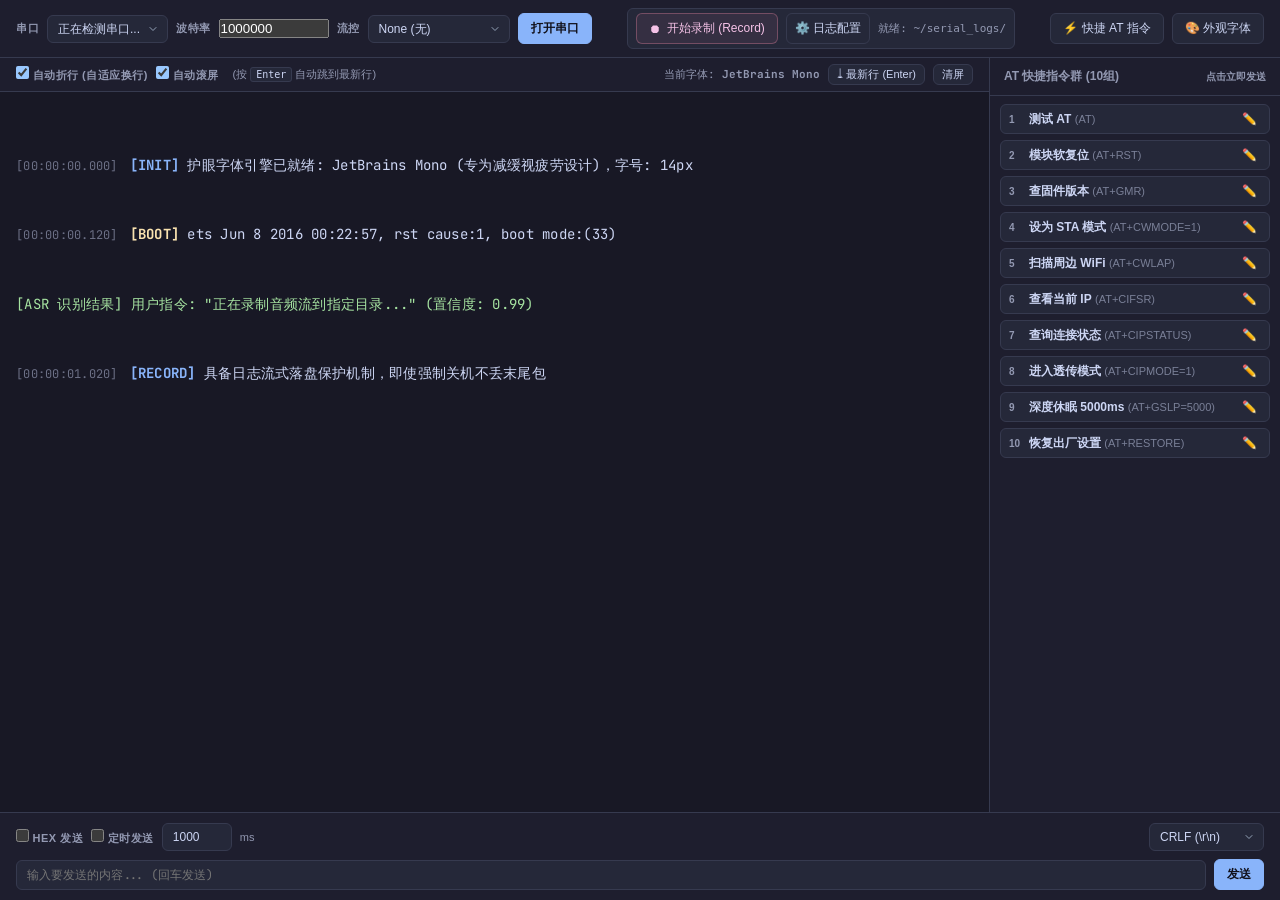
==== src/index.html @ 342823b2 "refactor: reorganize project architecture into standard modular open-source structure" ====
<!DOCTYPE html>
<html lang="zh-CN" data-theme="mocha">
<head>
    <meta charset="UTF-8">
    <meta name="viewport" content="width=device-width, initial-scale=1.0">
    <title>ViliCom - 串口调试与日志工具 (v0.1.0-alpha)</title>
    <link rel="icon" type="image/png" href="icon.png">

    <!-- 引入开源等宽护眼字体 -->
    <link rel="preconnect" href="https://fonts.googleapis.com">
    <link rel="preconnect" href="https://fonts.gstatic.com" crossorigin>
    <link href="https://fonts.googleapis.com/css2?family=Cascadia+Code:wght@400;500;600&family=Fira+Code:wght@400;500;600&family=JetBrains+Mono:ital,wght@0,400;0,500;0,600;1,400&family=Ubuntu+Mono:ital,wght@0,400;0,700;1,400&display=swap" rel="stylesheet">

    <!-- 核心样式表 -->
    <link rel="stylesheet" href="css/themes.css">
    <link rel="stylesheet" href="css/app.css">
</head>
<body>

    <!-- 1. 顶部配置与录制条 -->
    <header>
        <div class="flex-row">
            <label>串口</label>
            <select id="port" title="点击可刷新可用串口列表">
                <option value="">正在检测串口...</option>
            </select>

            <label>波特率</label>
            <input list="baud-list" id="baud" value="1000000" style="width: 110px;" title="可直接输入数值如 1000000 或 1M/2M">
            <datalist id="baud-list">
                <option value="9600"></option>
                <option value="19200"></option>
                <option value="38400"></option>
                <option value="57600"></option>
                <option value="74880">74880 (ESP Boot)</option>
                <option value="115200"></option>
                <option value="230400"></option>
                <option value="460800"></option>
                <option value="921600"></option>
                <option value="1000000">1M (1000000)</option>
                <option value="1500000"></option>
                <option value="2000000">2M (2000000)</option>
            </datalist>

            <label>流控</label>
            <select id="flow">
                <option value="none" selected>None (无)</option>
                <option value="hardware">RTS / CTS (硬件)</option>
                <option value="software">XON / XOFF (软件)</option>
            </select>

            <button class="btn btn-primary" id="btn-connect">打开串口</button>
        </div>

        <!-- Moserial 风格录制面板 -->
        <div class="record-panel">
            <button class="btn btn-record" id="btn-record">⏺ <span id="rec-btn-text">开始录制 (Record)</span></button>
            <button class="btn" style="padding: 6px 8px;" onclick="openLogConfigModal()" title="配置日志保存目录与格式">⚙️ 日志配置</button>
            <div style="font-size: 11px; font-family: monospace; color: var(--text-muted);" id="rec-info">就绪: ~/serial_logs/</div>
        </div>

        <div class="flex-row">
            <button class="btn" onclick="toggleAtSidebar()">⚡ 快捷 AT 指令</button>
            <button class="btn" onclick="openSettingsModal()">🎨 外观字体</button>
        </div>
    </header>

    <!-- 2. 中间工作区 -->
    <div class="workspace">
        <div class="terminal-panel">
            <div class="term-subbar">
                <div class="flex-row">
                    <label><input type="checkbox" id="autowrap" checked onchange="toggleWrap()"> 自动折行 (自适应换行)</label>
                    <label><input type="checkbox" id="autoscroll" checked> 自动滚屏</label>
                    <span style="font-size: 11px; color: var(--text-muted); margin-left: 6px;">(按 <kbd style="background:var(--bg-card); border:1px solid var(--border); border-radius:3px; padding:1px 5px; font-size:10px; color:var(--text-main);">Enter</kbd> 自动跳到最新行)</span>
                </div>
                <div class="flex-row">
                    <span style="font-size: 11px; color: var(--text-muted); font-family: var(--font-mono);">当前字体: <b id="current-font-label">JetBrains Mono</b></span>
                    <button class="btn" style="padding: 2px 8px; font-size: 11px;" onclick="jumpToLatestLine()" title="跳转至最底端最新日志行 (快捷键: Enter)">⤓ 最新行 (Enter)</button>
                    <button class="btn" style="padding: 2px 8px; font-size: 11px;" onclick="clearTerm()">清屏</button>
                </div>
            </div>

            <!-- 终端展示屏幕 -->
            <div class="terminal-screen wrap" id="terminal" tabindex="0">
                <div><span class="log-time">[00:00:00.000]</span><span class="log-info">[INIT]</span> 护眼字体引擎已就绪: JetBrains Mono (专为减缓视疲劳设计)，字号: 14px</div>
                <div><span class="log-time">[00:00:00.120]</span><span class="log-warn">[BOOT]</span> ets Jun 8 2016 00:22:57, rst cause:1, boot mode:(33)</div>
                <div><span class="log-chinese">[ASR 识别结果] 用户指令: "正在录制音频流到指定目录..." (置信度: 0.99)</span></div>
                <div><span class="log-time">[00:00:01.020]</span><span class="log-info">[RECORD]</span> 具备日志流式落盘保护机制，即使强制关机不丢末尾包</div>
            </div>
        </div>

        <!-- 右侧：10组自定义 AT 指令面板 -->
        <div class="at-sidebar" id="at-sidebar">
            <div class="at-header">
                <span>AT 快捷指令群 (10组)</span>
                <span style="font-size: 10px;">点击立即发送</span>
            </div>
            <div class="at-list" id="at-container"></div>
        </div>
    </div>

    <!-- 3. 底部发送区 -->
    <footer>
        <div class="send-row">
            <label><input type="checkbox" id="hex-send"> HEX 发送</label>

            <label><input type="checkbox" id="timer-send" onchange="toggleTimerSend()"> 定时发送</label>
            <input type="number" id="timer-interval" value="1000" style="width: 70px;" min="50" step="50">
            <span style="font-size: 11px; color: var(--text-muted);">ms</span>
            <span class="timer-badge" id="timer-badge">● 正在定时发送中</span>

            <div style="flex: 1;"></div>
            <select id="line-ending">
                <option value="\r\n">CRLF (\r\n)</option>
                <option value="\n">LF (\n)</option>
                <option value="">None (无换行)</option>
            </select>
        </div>

        <div class="send-row">
            <input type="text" class="send-input" id="send-input" placeholder="输入要发送的内容... (回车发送)">
            <button class="btn btn-primary" onclick="doSend()">发送</button>
        </div>
    </footer>

    <!-- 4. 日志记录配置弹窗 -->
    <div class="modal-mask" id="log-config-modal" onclick="closeLogConfigModal()">
        <div class="modal" onclick="event.stopPropagation()">
            <h3 style="font-size: 15px;">📁 日志记录高级配置</h3>

            <div class="form-group">
                <label>日志存储目录 (Log Directory)</label>
                <div class="flex-row">
                    <input type="text" id="log-dir" value="~/serial_logs/" style="flex: 1;">
                    <button class="btn" onclick="browseLogDir()">浏览...</button>
                </div>
            </div>

            <div class="form-group">
                <label>文件命名规则</label>
                <select id="log-naming">
                    <option value="session_{date}_{time}.log">按时间自动生成 (如 session_20231024_1630.log)</option>
                    <option value="serial_dump.log">固定单个文件 (覆盖或追加)</option>
                    <option value="custom">每次录制前手动弹窗输入文件名</option>
                </select>
            </div>

            <div class="form-group">
                <label>记录内容与清洗选项</label>
                <div class="checkbox-group">
                    <label><input type="checkbox" id="log-rx" checked> 记录下位机接收数据 (RX)</label>
                    <label><input type="checkbox" id="log-tx" checked> 同时记录我发送的数据 (TX)</label>
                    <label><input type="checkbox" id="log-timestamp" checked> 自动插入微秒级时间戳 (如 [16:30:05.123])</label>
                    <label><input type="checkbox" id="log-clean-ansi" checked> 自动过滤 ANSI 终端颜色代码 (推荐，彻底防止第三方文本软件打开乱码)</label>
                </div>
            </div>

            <div style="text-align: right; margin-top: 10px;">
                <button class="btn btn-primary" onclick="saveLogConfig()">保存配置</button>
            </div>
        </div>
    </div>

    <!-- 5. 外观与开源字体配置弹窗 -->
    <div class="modal-mask" id="settings-modal" onclick="closeSettingsModal()">
        <div class="modal" onclick="event.stopPropagation()">
            <h3 style="font-size: 15px;">🎨 界面主题与开源字体配置</h3>

            <div class="form-group">
                <label>主题风格</label>
                <select id="theme-select" onchange="changeTheme(this.value)">
                    <option value="mocha" selected>摩卡暖柔 (Catppuccin Mocha) - 极力推荐·长时护眼</option>
                    <option value="tokyonight">东京夜色 (Tokyo Night) - 沉稳内敛·低眩光</option>
                    <option value="nord">极地冷雾 (Nordic Frost) - 北欧极简·高清晰</option>
                    <option value="dark">经典黑曜 (Obsidian Dark) - 工业深黑</option>
                    <option value="light">现代素雅 (Clean Light) - 明亮办公</option>
                </select>
            </div>

            <div class="form-group">
                <label>等宽字体 (全部使用知名开源字体)</label>
                <select id="font-family" onchange="changeFont(this.value)">
                    <option value="'JetBrains Mono', 'Fira Code', 'Noto Sans Mono CJK SC', monospace" selected>JetBrains Mono (专为减轻视疲劳设计·默认推荐)</option>
                    <option value="'Fira Code', 'Noto Sans Mono CJK SC', monospace">Fira Code (优雅连字·清晰辨识)</option>
                    <option value="'Cascadia Code', 'Noto Sans Mono CJK SC', monospace">Cascadia Code (微软现代开源等宽)</option>
                    <option value="'Ubuntu Mono', 'Noto Sans Mono CJK SC', monospace">Ubuntu Mono (经典工控等宽)</option>
                    <option value="monospace">系统默认 Monospace</option>
                </select>
            </div>

            <div class="form-group">
                <label>字体大小: <span id="font-size-val">14px</span></label>
                <input type="range" min="11" max="22" value="14" step="1" oninput="changeFontSize(this.value)">
            </div>

            <div style="text-align: right; margin-top: 10px;">
                <button class="btn btn-primary" onclick="closeSettingsModal()">确定</button>
            </div>
        </div>
    </div>

    <!-- 核心逻辑脚本 -->
    <script src="js/app.js"></script>
</body>
</html>
---- src/css/themes.css ----
/* ==========================================================================
   ViliCom - Color Themes & Ergonomic Palettes
   1. Catppuccin Mocha (Default - Eye comfort)
   2. Tokyo Night (Low glare)
   3. Nordic Frost (Clean contrast)
   4. Obsidian Dark (Classic industrial dark)
   5. Clean Light (Modern light)
   ========================================================================== */

/* 默认：Catppuccin Mocha（世界公认开发者护眼柔和调色板） */
:root {
    color-scheme: dark;
    --bg-base: #181825;
    --bg-surface: #1e1e2e;
    --bg-card: #252839;
    --border: #363a4f;
    --accent-primary: #89b4fa;
    --accent-danger: #f38ba8;
    --accent-success: #a6e3a1;
    --accent-warn: #f9e2af;
    --text-main: #cdd6f4;
    --text-muted: #9399b2;
    --term-bg: #181825;
    --term-text: #cdd6f4;
    /* 柔和日志色彩系统，杜绝刺眼高饱和霓虹色 */
    --log-time: #6c7086;
    --log-chinese: #a6e3a1;
    --log-info: #89b4fa;
    --log-warn: #f9e2af;
    --log-tx: #cba6f7;
    --log-danger: #f38ba8;
    /* 默认采用开源高 x-height 护眼 JetBrains Mono */
    --font-mono: 'JetBrains Mono', 'Fira Code', 'Cascadia Code', 'Ubuntu Mono', 'Noto Sans Mono CJK SC', monospace;
}

/* 1. Catppuccin Mocha (摩卡暖柔·护眼推荐) */
html[data-theme="mocha"] {
    color-scheme: dark;
    --bg-base: #181825;
    --bg-surface: #1e1e2e;
    --bg-card: #252839;
    --border: #363a4f;
    --accent-primary: #89b4fa;
    --accent-danger: #f38ba8;
    --accent-success: #a6e3a1;
    --accent-warn: #f9e2af;
    --text-main: #cdd6f4;
    --text-muted: #9399b2;
    --term-bg: #181825;
    --term-text: #cdd6f4;
    --log-time: #6c7086;
    --log-chinese: #a6e3a1;
    --log-info: #89b4fa;
    --log-warn: #f9e2af;
    --log-tx: #cba6f7;
    --log-danger: #f38ba8;
}

/* 2. Tokyo Night (东京夜色·低眩光) */
html[data-theme="tokyonight"] {
    color-scheme: dark;
    --bg-base: #16161e;
    --bg-surface: #1a1b26;
    --bg-card: #24283b;
    --border: #2f3549;
    --accent-primary: #7aa2f7;
    --accent-danger: #f7768e;
    --accent-success: #73daca;
    --accent-warn: #e0af68;
    --text-main: #c0caf5;
    --text-muted: #787c99;
    --term-bg: #16161e;
    --term-text: #a9b1d6;
    --log-time: #565f89;
    --log-chinese: #73daca;
    --log-info: #7aa2f7;
    --log-warn: #e0af68;
    --log-tx: #bb9af7;
    --log-danger: #f7768e;
}

/* 3. Nordic Frost (北欧极简极地冷灰) */
html[data-theme="nord"] {
    color-scheme: dark;
    --bg-base: #242933;
    --bg-surface: #2e3440;
    --bg-card: #3b4252;
    --border: #434c5e;
    --accent-primary: #88c0d0;
    --accent-danger: #bf616a;
    --accent-success: #a3be8c;
    --accent-warn: #ebcb8b;
    --text-main: #eceff4;
    --text-muted: #98a4ba;
    --term-bg: #242933;
    --term-text: #d8dee9;
    --log-time: #616e88;
    --log-chinese: #a3be8c;
    --log-info: #88c0d0;
    --log-warn: #ebcb8b;
    --log-tx: #b48ead;
    --log-danger: #bf616a;
}

/* 4. Obsidian Dark (经典黑曜工业) */
html[data-theme="dark"] {
    color-scheme: dark;
    --bg-base: #0f141c;
    --bg-surface: #171d27;
    --bg-card: #1f2735;
    --border: #2b3547;
    --accent-primary: #3b82f6;
    --accent-danger: #ef4444;
    --accent-success: #10b981;
    --accent-warn: #f59e0b;
    --text-main: #f1f5f9;
    --text-muted: #94a3b8;
    --term-bg: #0b0f15;
    --term-text: #e2e8f0;
    --log-time: #64748b;
    --log-chinese: #4ade80;
    --log-info: #38bdf8;
    --log-warn: #f59e0b;
    --log-tx: #c084fc;
    --log-danger: #ef4444;
}

/* 5. Clean Light (现代素雅浅白) */
html[data-theme="light"] {
    color-scheme: light;
    --bg-base: #f4f5f7;
    --bg-surface: #ffffff;
    --bg-card: #eaedf1;
    --border: #cbd5e1;
    --accent-primary: #2563eb;
    --accent-danger: #dc2626;
    --accent-success: #059669;
    --accent-warn: #d97706;
    --text-main: #1f2937;
    --text-muted: #64748b;
    --term-bg: #f8fafc;
    --term-text: #1e293b;
    --log-time: #94a3b8;
    --log-chinese: #059669;
    --log-info: #2563eb;
    --log-warn: #d97706;
    --log-tx: #7c3aed;
    --log-danger: #dc2626;
}
---- src/css/app.css ----
/* ==========================================================================
   ViliCom - Base Layout & Component Styles
   ========================================================================== */

* {
    box-sizing: border-box;
    margin: 0;
    padding: 0;
    user-select: none;
}

body {
    background-color: var(--bg-base);
    color: var(--text-main);
    font-family: -apple-system, BlinkMacSystemFont, "Segoe UI", Roboto, "PingFang SC", "Hiragino Sans GB", "Microsoft YaHei", sans-serif;
    height: 100vh;
    display: flex;
    flex-direction: column;
    overflow: hidden;
}

/* 顶部硬件配置栏 */
header {
    background-color: var(--bg-surface);
    border-bottom: 1px solid var(--border);
    padding: 8px 16px;
    display: flex;
    align-items: center;
    justify-content: space-between;
    gap: 12px;
    flex-wrap: wrap;
}

.flex-row {
    display: flex;
    align-items: center;
    gap: 8px;
}

label {
    font-size: 11px;
    color: var(--text-muted);
    font-weight: 700;
    text-transform: uppercase;
    letter-spacing: 0.5px;
}

select,
input[type="text"],
input[type="number"] {
    background-color: var(--bg-card);
    border: 1px solid var(--border);
    color: var(--text-main);
    padding: 6px 10px;
    border-radius: 6px;
    font-size: 12px;
    outline: none;
    transition: all 0.2s;
    color-scheme: dark;
}

select:focus,
input:focus {
    border-color: var(--accent-primary);
    box-shadow: 0 0 0 2px rgba(137, 180, 250, 0.25);
}

/* 解决 Linux WebKitGTK 下下拉菜单白底白字看不清的问题 */
select {
    -webkit-appearance: none;
    -moz-appearance: none;
    appearance: none;
    background-image: url("data:image/svg+xml;charset=UTF-8,%3csvg xmlns='http://www.w3.org/2000/svg' viewBox='0 0 24 24' fill='none' stroke='%2394a3b8' stroke-width='2' stroke-linecap='round' stroke-linejoin='round'%3e%3cpolyline points='6 9 12 15 18 9'%3e%3c/polyline%3e%3c/svg%3e");
    background-repeat: no-repeat;
    background-position: right 8px center;
    background-size: 12px;
    padding-right: 26px !important;
    cursor: pointer;
}

select option {
    background-color: var(--bg-card) !important;
    color: var(--text-main) !important;
    padding: 5px 8px;
}

html[data-theme="light"] select,
html[data-theme="light"] input[type="text"],
html[data-theme="light"] input[type="number"] {
    color-scheme: light;
}

html[data-theme="light"] select {
    background-image: url("data:image/svg+xml;charset=UTF-8,%3csvg xmlns='http://www.w3.org/2000/svg' viewBox='0 0 24 24' fill='none' stroke='%2364748b' stroke-width='2' stroke-linecap='round' stroke-linejoin='round'%3e%3cpolyline points='6 9 12 15 18 9'%3e%3c/polyline%3e%3c/svg%3e");
}

.btn {
    background-color: var(--bg-card);
    border: 1px solid var(--border);
    color: var(--text-main);
    padding: 6px 12px;
    border-radius: 6px;
    font-size: 12px;
    font-weight: 500;
    cursor: pointer;
    display: inline-flex;
    align-items: center;
    gap: 6px;
    transition: all 0.2s;
}

.btn:hover {
    background-color: var(--border);
}

.btn-primary {
    background: var(--accent-primary);
    border-color: var(--accent-primary);
    color: #11111b;
    font-weight: 600;
}

.btn-primary:hover {
    opacity: 0.9;
}

/* Moserial 核心录制面板 + 配置入口 */
.record-panel {
    background-color: var(--bg-card);
    border: 1px solid var(--border);
    padding: 4px 8px;
    border-radius: 6px;
    display: flex;
    align-items: center;
    gap: 8px;
}

.btn-record {
    border-color: #f38ba855;
    color: #f5c2e7;
    background: #f38ba815;
}

.btn-record.recording {
    background-color: var(--accent-danger);
    color: #11111b;
    font-weight: 600;
    border-color: var(--accent-danger);
    animation: pulse-danger 2s infinite;
}

@keyframes pulse-danger {
    0% { box-shadow: 0 0 0 0 rgba(243, 139, 168, 0.5); }
    70% { box-shadow: 0 0 0 8px rgba(243, 139, 168, 0); }
    100% { box-shadow: 0 0 0 0 rgba(243, 139, 168, 0); }
}

/* 主体工作区 */
.workspace {
    flex: 1;
    display: flex;
    overflow: hidden;
}

.terminal-panel {
    flex: 1;
    display: flex;
    flex-direction: column;
    background-color: var(--term-bg);
    border-right: 1px solid var(--border);
    min-width: 0;
}

.term-subbar {
    background: var(--bg-surface);
    border-bottom: 1px solid var(--border);
    padding: 6px 16px;
    display: flex;
    align-items: center;
    justify-content: space-between;
    font-size: 12px;
}

.terminal-screen {
    flex: 1;
    padding: 16px;
    color: var(--term-text);
    font-family: var(--font-mono);
    font-size: 14px;
    line-height: 1.65;
    letter-spacing: 0.25px;
    -webkit-font-smoothing: antialiased;
    -moz-osx-font-smoothing: grayscale;
    text-rendering: optimizeLegibility;
    overflow-y: auto;
    user-select: text;
    outline: none;
}

.terminal-screen.wrap {
    white-space: pre-wrap;
    word-break: break-all;
}

.terminal-screen.nowrap {
    white-space: pre;
    overflow-x: auto;
}

.log-time {
    color: var(--log-time);
    margin-right: 12px;
    font-size: 12px;
}

.log-chinese {
    color: var(--log-chinese);
}

.log-info {
    color: var(--log-info);
    font-weight: bold;
}

.log-warn {
    color: var(--log-warn);
    font-weight: bold;
}

.log-tx {
    color: var(--log-tx);
    font-style: italic;
}

/* 右侧 AT 快捷指令侧边栏 (10个配置按键) */
.at-sidebar {
    width: 290px;
    background: var(--bg-surface);
    display: flex;
    flex-direction: column;
    overflow: hidden;
    transition: width 0.25s cubic-bezier(0.4, 0, 0.2, 1);
}

.at-sidebar.collapsed {
    width: 0;
}

.at-header {
    padding: 10px 14px;
    border-bottom: 1px solid var(--border);
    font-size: 12px;
    font-weight: 700;
    display: flex;
    justify-content: space-between;
    align-items: center;
    color: var(--text-muted);
}

.at-list {
    flex: 1;
    overflow-y: auto;
    padding: 8px 10px;
    display: flex;
    flex-direction: column;
    gap: 6px;
}

.at-item {
    background: var(--bg-card);
    border: 1px solid var(--border);
    border-radius: 6px;
    padding: 5px 8px;
    display: flex;
    align-items: center;
    gap: 6px;
    transition: border 0.2s;
}

.at-item:hover {
    border-color: var(--accent-primary);
}

.at-index {
    font-size: 10px;
    color: var(--text-muted);
    font-weight: 800;
    width: 14px;
}

.at-btn-send {
    flex: 1;
    text-align: left;
    background: transparent;
    border: none;
    color: var(--text-main);
    font-family: inherit;
    font-size: 12px;
    cursor: pointer;
    overflow: hidden;
    text-overflow: ellipsis;
    white-space: nowrap;
}

.at-edit-btn {
    background: none;
    border: none;
    color: var(--text-muted);
    cursor: pointer;
    font-size: 12px;
    padding: 2px 4px;
}

.at-edit-btn:hover {
    color: var(--text-main);
}

/* 底部发送区 */
footer {
    background-color: var(--bg-surface);
    border-top: 1px solid var(--border);
    padding: 10px 16px;
    display: flex;
    flex-direction: column;
    gap: 8px;
}

.send-row {
    display: flex;
    align-items: center;
    gap: 8px;
}

.send-input {
    flex: 1;
    font-family: var(--font-mono);
    background-color: var(--bg-base);
}

.timer-badge {
    font-size: 11px;
    padding: 2px 6px;
    border-radius: 4px;
    background: rgba(243, 139, 168, 0.15);
    color: var(--accent-danger);
    display: none;
}

/* 弹窗通用样式 */
.modal-mask {
    position: fixed;
    inset: 0;
    background: rgba(0, 0, 0, 0.7);
    display: none;
    align-items: center;
    justify-content: center;
    z-index: 100;
}

.modal {
    background: var(--bg-surface);
    border: 1px solid var(--border);
    width: 440px;
    border-radius: 8px;
    padding: 20px;
    display: flex;
    flex-direction: column;
    gap: 14px;
    box-shadow: 0 10px 25px -5px rgba(0, 0, 0, 0.5);
}

.form-group {
    display: flex;
    flex-direction: column;
    gap: 4px;
}

.checkbox-group {
    display: flex;
    flex-direction: column;
    gap: 6px;
    margin-top: 4px;
    font-size: 12px;
}

.checkbox-group label {
    text-transform: none;
    font-weight: normal;
    color: var(--text-main);
    display: flex;
    align-items: center;
    gap: 6px;
    cursor: pointer;
}
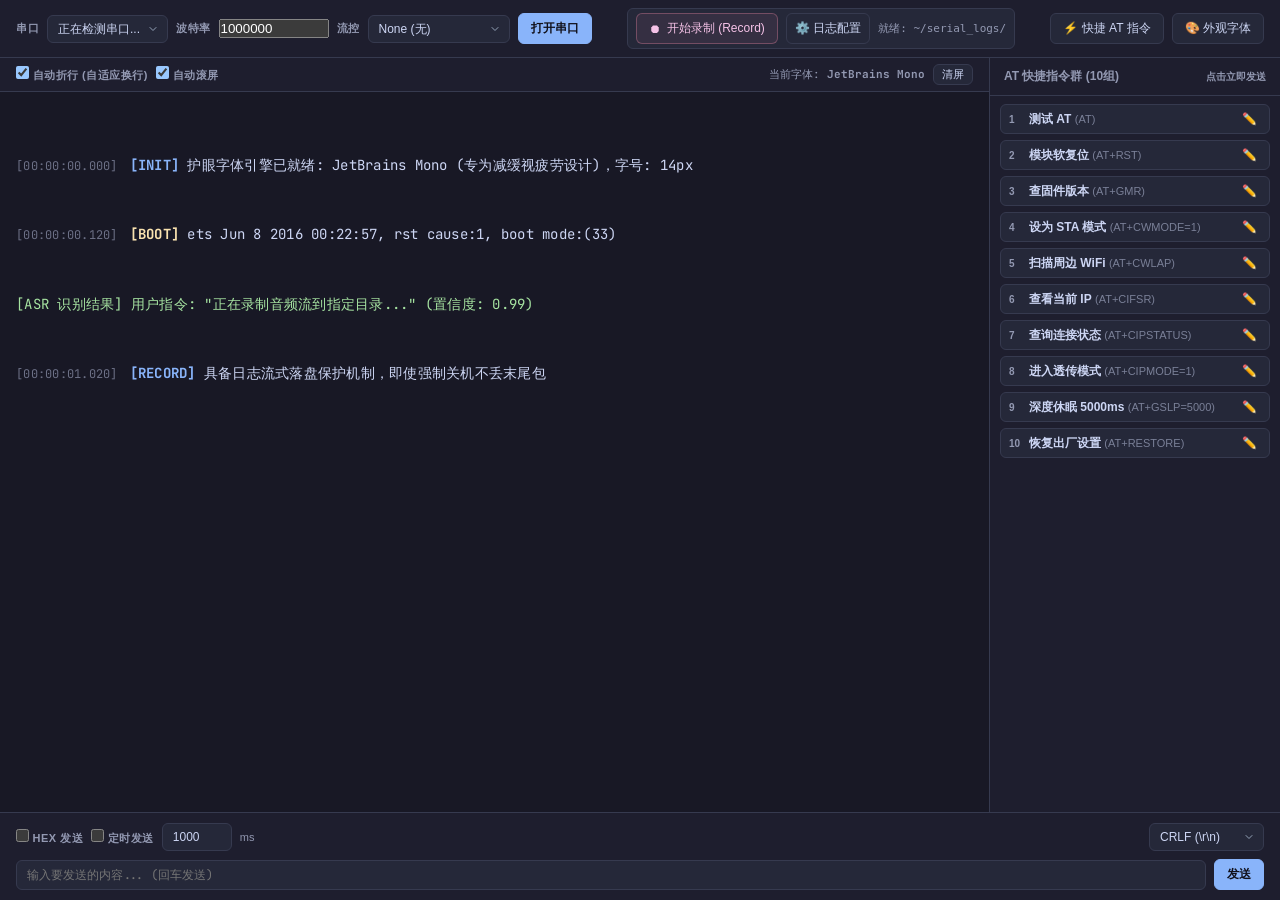
==== commit f5faec55: "feat: initial release of ViliCom v0.1.0-alpha by Vilinox" ====
--- a/src/index.html
+++ b/src/index.html
@@ -3,17 +3,408 @@
 <head>
     <meta charset="UTF-8">
     <meta name="viewport" content="width=device-width, initial-scale=1.0">
-    <title>ViliCom - 串口调试与日志工具 (v0.1.0-alpha)</title>
-    <link rel="icon" type="image/png" href="icon.png">
-
-    <!-- 引入开源等宽护眼字体 -->
+    <title>ViliCom - 工业级串口/AT调试工作站 (v0.1.0-alpha)</title>
+    <!-- 引入高可读抗疲劳开源字体：JetBrains Mono (默认推荐), Cascadia Code, Fira Code, Ubuntu Mono -->
     <link rel="preconnect" href="https://fonts.googleapis.com">
     <link rel="preconnect" href="https://fonts.gstatic.com" crossorigin>
     <link href="https://fonts.googleapis.com/css2?family=Cascadia+Code:wght@400;500;600&family=Fira+Code:wght@400;500;600&family=JetBrains+Mono:ital,wght@0,400;0,500;0,600;1,400&family=Ubuntu+Mono:ital,wght@0,400;0,700;1,400&display=swap" rel="stylesheet">
 
-    <!-- 核心样式表 -->
-    <link rel="stylesheet" href="css/themes.css">
-    <link rel="stylesheet" href="css/app.css">
+    <style>
+        /* ================= 核心主题变量 ================= */
+        /* 默认：Catppuccin Mocha（世界公认开发者护眼柔和调色板） */
+        :root {
+            color-scheme: dark;
+            --bg-base: #181825;
+            --bg-surface: #1e1e2e;
+            --bg-card: #252839;
+            --border: #363a4f;
+            --accent-primary: #89b4fa;
+            --accent-danger: #f38ba8;
+            --accent-success: #a6e3a1;
+            --accent-warn: #f9e2af;
+            --text-main: #cdd6f4;
+            --text-muted: #9399b2;
+            --term-bg: #181825;
+            --term-text: #cdd6f4;
+            /* 柔和日志色彩系统，杜绝刺眼高饱和霓虹色 */
+            --log-time: #6c7086;
+            --log-chinese: #a6e3a1;
+            --log-info: #89b4fa;
+            --log-warn: #f9e2af;
+            --log-tx: #cba6f7;
+            --log-danger: #f38ba8;
+            /* 默认采用开源高 x-height 护眼 JetBrains Mono */
+            --font-mono: 'JetBrains Mono', 'Fira Code', 'Cascadia Code', 'Ubuntu Mono', 'Noto Sans Mono CJK SC', monospace;
+        }
+
+        /* 1. Catppuccin Mocha (摩卡暖柔·护眼推荐) */
+        html[data-theme="mocha"] {
+            color-scheme: dark;
+            --bg-base: #181825;
+            --bg-surface: #1e1e2e;
+            --bg-card: #252839;
+            --border: #363a4f;
+            --accent-primary: #89b4fa;
+            --accent-danger: #f38ba8;
+            --accent-success: #a6e3a1;
+            --accent-warn: #f9e2af;
+            --text-main: #cdd6f4;
+            --text-muted: #9399b2;
+            --term-bg: #181825;
+            --term-text: #cdd6f4;
+            --log-time: #6c7086;
+            --log-chinese: #a6e3a1;
+            --log-info: #89b4fa;
+            --log-warn: #f9e2af;
+            --log-tx: #cba6f7;
+            --log-danger: #f38ba8;
+        }
+
+        /* 2. Tokyo Night (东京夜色·低眩光) */
+        html[data-theme="tokyonight"] {
+            color-scheme: dark;
+            --bg-base: #16161e;
+            --bg-surface: #1a1b26;
+            --bg-card: #24283b;
+            --border: #2f3549;
+            --accent-primary: #7aa2f7;
+            --accent-danger: #f7768e;
+            --accent-success: #73daca;
+            --accent-warn: #e0af68;
+            --text-main: #c0caf5;
+            --text-muted: #787c99;
+            --term-bg: #16161e;
+            --term-text: #a9b1d6;
+            --log-time: #565f89;
+            --log-chinese: #73daca;
+            --log-info: #7aa2f7;
+            --log-warn: #e0af68;
+            --log-tx: #bb9af7;
+            --log-danger: #f7768e;
+        }
+
+        /* 3. Nordic Frost (北欧极简极地冷灰) */
+        html[data-theme="nord"] {
+            color-scheme: dark;
+            --bg-base: #242933;
+            --bg-surface: #2e3440;
+            --bg-card: #3b4252;
+            --border: #434c5e;
+            --accent-primary: #88c0d0;
+            --accent-danger: #bf616a;
+            --accent-success: #a3be8c;
+            --accent-warn: #ebcb8b;
+            --text-main: #eceff4;
+            --text-muted: #98a4ba;
+            --term-bg: #242933;
+            --term-text: #d8dee9;
+            --log-time: #616e88;
+            --log-chinese: #a3be8c;
+            --log-info: #88c0d0;
+            --log-warn: #ebcb8b;
+            --log-tx: #b48ead;
+            --log-danger: #bf616a;
+        }
+
+        /* 4. Obsidian Dark (经典黑曜工业) */
+        html[data-theme="dark"] {
+            color-scheme: dark;
+            --bg-base: #0f141c;
+            --bg-surface: #171d27;
+            --bg-card: #1f2735;
+            --border: #2b3547;
+            --accent-primary: #3b82f6;
+            --accent-danger: #ef4444;
+            --accent-success: #10b981;
+            --accent-warn: #f59e0b;
+            --text-main: #f1f5f9;
+            --text-muted: #94a3b8;
+            --term-bg: #0b0f15;
+            --term-text: #e2e8f0;
+            --log-time: #64748b;
+            --log-chinese: #4ade80;
+            --log-info: #38bdf8;
+            --log-warn: #f59e0b;
+            --log-tx: #c084fc;
+            --log-danger: #ef4444;
+        }
+
+        /* 5. Clean Light (现代素雅浅白) */
+        html[data-theme="light"] {
+            color-scheme: light;
+            --bg-base: #f4f5f7;
+            --bg-surface: #ffffff;
+            --bg-card: #eaedf1;
+            --border: #cbd5e1;
+            --accent-primary: #2563eb;
+            --accent-danger: #dc2626;
+            --accent-success: #059669;
+            --accent-warn: #d97706;
+            --text-main: #1f2937;
+            --text-muted: #64748b;
+            --term-bg: #f8fafc;
+            --term-text: #1e293b;
+            --log-time: #94a3b8;
+            --log-chinese: #059669;
+            --log-info: #2563eb;
+            --log-warn: #d97706;
+            --log-tx: #7c3aed;
+            --log-danger: #dc2626;
+        }
+
+        * { box-sizing: border-box; margin: 0; padding: 0; user-select: none; }
+
+        body {
+            background-color: var(--bg-base);
+            color: var(--text-main);
+            font-family: -apple-system, BlinkMacSystemFont, "Segoe UI", Roboto, "PingFang SC", "Hiragino Sans GB", "Microsoft YaHei", sans-serif;
+            height: 100vh;
+            display: flex;
+            flex-direction: column;
+            overflow: hidden;
+        }
+
+        /* 顶部硬件配置栏 */
+        header {
+            background-color: var(--bg-surface);
+            border-bottom: 1px solid var(--border);
+            padding: 8px 16px;
+            display: flex;
+            align-items: center;
+            justify-content: space-between;
+            gap: 12px;
+            flex-wrap: wrap;
+        }
+
+        .flex-row { display: flex; align-items: center; gap: 8px; }
+        label { font-size: 11px; color: var(--text-muted); font-weight: 700; text-transform: uppercase; letter-spacing: 0.5px; }
+
+        select, input[type="text"], input[type="number"] {
+            background-color: var(--bg-card);
+            border: 1px solid var(--border);
+            color: var(--text-main);
+            padding: 6px 10px;
+            border-radius: 6px;
+            font-size: 12px;
+            outline: none;
+            transition: all 0.2s;
+            color-scheme: dark;
+        }
+        select:focus, input:focus {
+            border-color: var(--accent-primary);
+            box-shadow: 0 0 0 2px rgba(137, 180, 250, 0.25);
+        }
+
+        /* 解决 Linux WebKitGTK 下下拉菜单白底白字看不清的问题 */
+        select {
+            -webkit-appearance: none;
+            -moz-appearance: none;
+            appearance: none;
+            background-image: url("data:image/svg+xml;charset=UTF-8,%3csvg xmlns='http://www.w3.org/2000/svg' viewBox='0 0 24 24' fill='none' stroke='%2394a3b8' stroke-width='2' stroke-linecap='round' stroke-linejoin='round'%3e%3cpolyline points='6 9 12 15 18 9'%3e%3c/polyline%3e%3c/svg%3e");
+            background-repeat: no-repeat;
+            background-position: right 8px center;
+            background-size: 12px;
+            padding-right: 26px !important;
+            cursor: pointer;
+        }
+
+        select option {
+            background-color: var(--bg-card) !important;
+            color: var(--text-main) !important;
+            padding: 5px 8px;
+        }
+
+        html[data-theme="light"] select,
+        html[data-theme="light"] input[type="text"],
+        html[data-theme="light"] input[type="number"] {
+            color-scheme: light;
+        }
+
+        html[data-theme="light"] select {
+            background-image: url("data:image/svg+xml;charset=UTF-8,%3csvg xmlns='http://www.w3.org/2000/svg' viewBox='0 0 24 24' fill='none' stroke='%2364748b' stroke-width='2' stroke-linecap='round' stroke-linejoin='round'%3e%3cpolyline points='6 9 12 15 18 9'%3e%3c/polyline%3e%3c/svg%3e");
+        }
+
+        .btn {
+            background-color: var(--bg-card);
+            border: 1px solid var(--border);
+            color: var(--text-main);
+            padding: 6px 12px;
+            border-radius: 6px;
+            font-size: 12px;
+            font-weight: 500;
+            cursor: pointer;
+            display: inline-flex;
+            align-items: center;
+            gap: 6px;
+            transition: all 0.2s;
+        }
+        .btn:hover { background-color: var(--border); }
+        .btn-primary { background: var(--accent-primary); border-color: var(--accent-primary); color: #11111b; font-weight: 600; }
+        .btn-primary:hover { opacity: 0.9; }
+
+        /* Moserial 核心录制面板 + 新增配置按钮 */
+        .record-panel {
+            background-color: var(--bg-card);
+            border: 1px solid var(--border);
+            padding: 4px 8px;
+            border-radius: 6px;
+            display: flex;
+            align-items: center;
+            gap: 8px;
+        }
+
+        .btn-record { border-color: #f38ba855; color: #f5c2e7; background: #f38ba815; }
+        .btn-record.recording {
+            background-color: var(--accent-danger); color: #11111b; font-weight: 600; border-color: var(--accent-danger);
+            animation: pulse-danger 2s infinite;
+        }
+        @keyframes pulse-danger {
+            0% { box-shadow: 0 0 0 0 rgba(243, 139, 168, 0.5); }
+            70% { box-shadow: 0 0 0 8px rgba(243, 139, 168, 0); }
+            100% { box-shadow: 0 0 0 0 rgba(243, 139, 168, 0); }
+        }
+
+        /* 主体布局 */
+        .workspace { flex: 1; display: flex; overflow: hidden; }
+
+        .terminal-panel {
+            flex: 1;
+            display: flex;
+            flex-direction: column;
+            background-color: var(--term-bg);
+            border-right: 1px solid var(--border);
+            min-width: 0;
+        }
+
+        .term-subbar {
+            background: var(--bg-surface);
+            border-bottom: 1px solid var(--border);
+            padding: 6px 16px;
+            display: flex;
+            align-items: center;
+            justify-content: space-between;
+            font-size: 12px;
+        }
+
+        .terminal-screen {
+            flex: 1;
+            padding: 16px;
+            color: var(--term-text);
+            font-family: var(--font-mono);
+            font-size: 14px;
+            line-height: 1.65;
+            letter-spacing: 0.25px;
+            -webkit-font-smoothing: antialiased;
+            -moz-osx-font-smoothing: grayscale;
+            text-rendering: optimizeLegibility;
+            overflow-y: auto;
+            user-select: text;
+        }
+        .terminal-screen.wrap { white-space: pre-wrap; word-break: break-all; }
+        .terminal-screen.nowrap { white-space: pre; overflow-x: auto; }
+
+        .log-time { color: var(--log-time); margin-right: 12px; font-size: 12px; }
+        .log-chinese { color: var(--log-chinese); }
+        .log-info { color: var(--log-info); font-weight: bold; }
+        .log-warn { color: var(--log-warn); font-weight: bold; }
+        .log-tx { color: var(--log-tx); font-style: italic; }
+
+        /* 右侧 AT 快捷指令侧边栏 (10个配置按键) */
+        .at-sidebar {
+            width: 290px;
+            background: var(--bg-surface);
+            display: flex;
+            flex-direction: column;
+            overflow: hidden;
+            transition: width 0.25s cubic-bezier(0.4, 0, 0.2, 1);
+        }
+        .at-sidebar.collapsed { width: 0; }
+        .at-header {
+            padding: 10px 14px;
+            border-bottom: 1px solid var(--border);
+            font-size: 12px;
+            font-weight: 700;
+            display: flex;
+            justify-content: space-between;
+            align-items: center;
+            color: var(--text-muted);
+        }
+        .at-list {
+            flex: 1;
+            overflow-y: auto;
+            padding: 8px 10px;
+            display: flex;
+            flex-direction: column;
+            gap: 6px;
+        }
+        .at-item {
+            background: var(--bg-card);
+            border: 1px solid var(--border);
+            border-radius: 6px;
+            padding: 5px 8px;
+            display: flex;
+            align-items: center;
+            gap: 6px;
+            transition: border 0.2s;
+        }
+        .at-item:hover { border-color: var(--accent-primary); }
+        .at-index { font-size: 10px; color: var(--text-muted); font-weight: 800; width: 14px; }
+        .at-btn-send {
+            flex: 1;
+            text-align: left;
+            background: transparent;
+            border: none;
+            color: var(--text-main);
+            font-family: inherit;
+            font-size: 12px;
+            cursor: pointer;
+            overflow: hidden;
+            text-overflow: ellipsis;
+            white-space: nowrap;
+        }
+        .at-edit-btn { background: none; border: none; color: var(--text-muted); cursor: pointer; font-size: 12px; padding: 2px 4px; }
+        .at-edit-btn:hover { color: var(--text-main); }
+
+        /* 底部发送区 */
+        footer {
+            background-color: var(--bg-surface);
+            border-top: 1px solid var(--border);
+            padding: 10px 16px;
+            display: flex;
+            flex-direction: column;
+            gap: 8px;
+        }
+        .send-row { display: flex; align-items: center; gap: 8px; }
+        .send-input {
+            flex: 1;
+            font-family: var(--font-mono);
+            background-color: var(--bg-base);
+        }
+        .timer-badge {
+            font-size: 11px;
+            padding: 2px 6px;
+            border-radius: 4px;
+            background: rgba(243, 139, 168, 0.15);
+            color: var(--accent-danger);
+            display: none;
+        }
+
+        /* 弹窗通用样式 */
+        .modal-mask {
+            position: fixed; inset: 0; background: rgba(0,0,0,0.7);
+            display: none; align-items: center; justify-content: center; z-index: 100;
+        }
+        .modal {
+            background: var(--bg-surface);
+            border: 1px solid var(--border);
+            width: 440px; border-radius: 8px; padding: 20px;
+            display: flex; flex-direction: column; gap: 14px;
+            box-shadow: 0 10px 25px -5px rgba(0, 0, 0, 0.5);
+        }
+        .form-group { display: flex; flex-direction: column; gap: 4px; }
+        .checkbox-group { display: flex; flex-direction: column; gap: 6px; margin-top: 4px; font-size: 12px; }
+        .checkbox-group label { text-transform: none; font-weight: normal; color: var(--text-main); display: flex; align-items: center; gap: 6px; cursor: pointer; }
+    </style>
 </head>
 <body>
 
@@ -26,13 +417,15 @@
             </select>
 
             <label>波特率</label>
+            <!-- 支持下拉选择与手动键入 1M/74880/76880 等 -->
             <input list="baud-list" id="baud" value="1000000" style="width: 110px;" title="可直接输入数值如 1000000 或 1M/2M">
             <datalist id="baud-list">
                 <option value="9600"></option>
                 <option value="19200"></option>
                 <option value="38400"></option>
                 <option value="57600"></option>
-                <option value="74880">74880 (ESP Boot)</option>
+                <option value="74880">ESP Boot 专用 (74880)</option>
+                <option value="76880">ESP32 专用 (76880)</option>
                 <option value="115200"></option>
                 <option value="230400"></option>
                 <option value="460800"></option>
@@ -52,7 +445,7 @@
             <button class="btn btn-primary" id="btn-connect">打开串口</button>
         </div>
 
-        <!-- Moserial 风格录制面板 -->
+        <!-- 经典的 Moserial 录制栏 (带配置入口) -->
         <div class="record-panel">
             <button class="btn btn-record" id="btn-record">⏺ <span id="rec-btn-text">开始录制 (Record)</span></button>
             <button class="btn" style="padding: 6px 8px;" onclick="openLogConfigModal()" title="配置日志保存目录与格式">⚙️ 日志配置</button>
@@ -72,17 +465,15 @@
                 <div class="flex-row">
                     <label><input type="checkbox" id="autowrap" checked onchange="toggleWrap()"> 自动折行 (自适应换行)</label>
                     <label><input type="checkbox" id="autoscroll" checked> 自动滚屏</label>
-                    <span style="font-size: 11px; color: var(--text-muted); margin-left: 6px;">(按 <kbd style="background:var(--bg-card); border:1px solid var(--border); border-radius:3px; padding:1px 5px; font-size:10px; color:var(--text-main);">Enter</kbd> 自动跳到最新行)</span>
                 </div>
                 <div class="flex-row">
                     <span style="font-size: 11px; color: var(--text-muted); font-family: var(--font-mono);">当前字体: <b id="current-font-label">JetBrains Mono</b></span>
-                    <button class="btn" style="padding: 2px 8px; font-size: 11px;" onclick="jumpToLatestLine()" title="跳转至最底端最新日志行 (快捷键: Enter)">⤓ 最新行 (Enter)</button>
                     <button class="btn" style="padding: 2px 8px; font-size: 11px;" onclick="clearTerm()">清屏</button>
                 </div>
             </div>
 
-            <!-- 终端展示屏幕 -->
-            <div class="terminal-screen wrap" id="terminal" tabindex="0">
+            <!-- 默认应用护眼 JetBrains Mono 字体 -->
+            <div class="terminal-screen wrap" id="terminal">
                 <div><span class="log-time">[00:00:00.000]</span><span class="log-info">[INIT]</span> 护眼字体引擎已就绪: JetBrains Mono (专为减缓视疲劳设计)，字号: 14px</div>
                 <div><span class="log-time">[00:00:00.120]</span><span class="log-warn">[BOOT]</span> ets Jun 8 2016 00:22:57, rst cause:1, boot mode:(33)</div>
                 <div><span class="log-chinese">[ASR 识别结果] 用户指令: "正在录制音频流到指定目录..." (置信度: 0.99)</span></div>
@@ -124,7 +515,7 @@
         </div>
     </footer>
 
-    <!-- 4. 日志记录配置弹窗 -->
+    <!-- 4. 日志记录配置弹窗 (新增功能) -->
     <div class="modal-mask" id="log-config-modal" onclick="closeLogConfigModal()">
         <div class="modal" onclick="event.stopPropagation()">
             <h3 style="font-size: 15px;">📁 日志记录高级配置</h3>
@@ -191,16 +582,483 @@
 
             <div class="form-group">
                 <label>字体大小: <span id="font-size-val">14px</span></label>
-                <input type="range" min="11" max="22" value="14" step="1" oninput="changeFontSize(this.value)">
+                <input type="range" min="11" max="22" step="0.5" value="14" oninput="changeFontSize(this.value)">
             </div>
 
             <div style="text-align: right; margin-top: 10px;">
-                <button class="btn btn-primary" onclick="closeSettingsModal()">确定</button>
+                <button class="btn btn-primary" onclick="closeSettingsModal()">应用并关闭</button>
             </div>
         </div>
     </div>
 
-    <!-- 核心逻辑脚本 -->
-    <script src="js/app.js"></script>
+    <!-- 交互逻辑脚本与 Tauri IPC 后端对接 -->
+    <script>
+        const getTauriInvoke = () => (window.__TAURI__ && window.__TAURI__.core) ? window.__TAURI__.core.invoke : null;
+        const getTauriListen = () => (window.__TAURI__ && window.__TAURI__.event) ? window.__TAURI__.event.listen : null;
+
+        const terminal = document.getElementById('terminal');
+        const sendInput = document.getElementById('send-input');
+        const autoscroll = document.getElementById('autoscroll');
+        const portSelect = document.getElementById('port');
+        const baudInput = document.getElementById('baud');
+        const flowSelect = document.getElementById('flow');
+        const btnConnect = document.getElementById('btn-connect');
+        const btnRecord = document.getElementById('btn-record');
+        const recText = document.getElementById('rec-btn-text');
+        const recInfo = document.getElementById('rec-info');
+
+        let isConnected = false;
+        let isRecording = false;
+
+        function escapeHtml(str) {
+            return (str || '').replace(/[&<>'"]/g, tag => ({
+                '&': '&amp;',
+                '<': '&lt;',
+                '>': '&gt;',
+                "'": '&#39;',
+                '"': '&quot;'
+            }[tag] || tag));
+        }
+
+        function logSystemMessage(msg, className = 'log-info') {
+            const time = new Date().toTimeString().split(' ')[0];
+            const div = document.createElement('div');
+            div.innerHTML = `<span class="log-time">[${time}]</span><span class="${className}">${escapeHtml(msg)}</span>`;
+            terminal.appendChild(div);
+            scrollBottom();
+        }
+
+        function parseBaudRate(val) {
+            if (!val) return 1000000;
+            let s = val.toString().trim().toUpperCase();
+            if (s.endsWith('M')) {
+                return Math.round(parseFloat(s) * 1000000);
+            }
+            if (s.endsWith('K')) {
+                return Math.round(parseFloat(s) * 1000);
+            }
+            return parseInt(s, 10) || 1000000;
+        }
+
+        // ================= 1. 串口扫描与选择 =================
+        async function refreshPorts() {
+            const invoke = getTauriInvoke();
+            if (!invoke) return;
+            try {
+                const ports = await invoke('list_ports');
+                const prev = portSelect.value;
+                portSelect.innerHTML = '';
+                if (ports && ports.length > 0) {
+                    ports.forEach(p => {
+                        const opt = document.createElement('option');
+                        opt.value = p.name;
+                        opt.textContent = `${p.name} (${p.port_type})`;
+                        portSelect.appendChild(opt);
+                    });
+                    if (prev && [...portSelect.options].some(o => o.value === prev)) {
+                        portSelect.value = prev;
+                    } else {
+                        // 优先选择用户当前接入的 USB 串口 (如 /dev/ttyUSB0)
+                        const usbIdx = ports.findIndex(p => p.name.includes('ttyUSB') || p.name.includes('ttyACM') || p.name.includes('COM'));
+                        portSelect.selectedIndex = usbIdx >= 0 ? usbIdx : 0;
+                    }
+                } else {
+                    const opt = document.createElement('option');
+                    opt.value = '';
+                    opt.textContent = '未检测到可用串口 (点击刷新)';
+                    portSelect.appendChild(opt);
+                }
+            } catch (err) {
+                console.error('Failed to list ports:', err);
+            }
+        }
+        portSelect.addEventListener('focus', refreshPorts);
+        portSelect.addEventListener('click', () => {
+            if (portSelect.options.length <= 1) refreshPorts();
+        });
+
+        // ================= 2. 串口连接与断开 =================
+        btnConnect.addEventListener('click', async () => {
+            const invoke = getTauriInvoke();
+            if (!invoke) {
+                alert('Tauri IPC 核心未就绪');
+                return;
+            }
+
+            if (!isConnected) {
+                const portName = portSelect.value;
+                if (!portName) {
+                    alert('请先选择有效的串口！');
+                    return;
+                }
+                const baudRate = parseBaudRate(baudInput.value);
+                const flowControl = flowSelect.value;
+
+                try {
+                    await invoke('open_port', {
+                        port: portName,
+                        baudRate: baudRate,
+                        flowControl: flowControl,
+                        dataBits: 8,
+                        stopBits: 1,
+                        parity: 'none'
+                    });
+                    isConnected = true;
+                    btnConnect.textContent = '关闭串口';
+                    btnConnect.style.background = 'var(--accent-danger)';
+                    btnConnect.style.borderColor = 'var(--accent-danger)';
+                    logSystemMessage(`[PORT] 已成功打开串口: ${portName}，波特率: ${baudRate}，流控: ${flowControl}`);
+                } catch (err) {
+                    alert(`打开串口失败: ${err}`);
+                    logSystemMessage(`[ERROR] 打开串口失败: ${err}`, 'log-warn');
+                }
+            } else {
+                try {
+                    await invoke('close_port');
+                    isConnected = false;
+                    btnConnect.textContent = '打开串口';
+                    btnConnect.style.background = '';
+                    btnConnect.style.borderColor = '';
+                    logSystemMessage(`[PORT] 串口已正常关闭`);
+                } catch (err) {
+                    logSystemMessage(`[ERROR] 关闭串口异常: ${err}`, 'log-warn');
+                }
+            }
+        });
+
+        // ================= 3. 数据发送逻辑 =================
+        async function doSend() {
+            const val = sendInput.value;
+            if (!val) return;
+            const isHex = document.getElementById('hex-send').checked;
+            const lineEnding = document.getElementById('line-ending').value;
+            const time = new Date().toTimeString().split(' ')[0];
+
+            const div = document.createElement('div');
+            div.innerHTML = `<span class="log-time">[${time}]</span><span class="log-tx">TX ➡ [${isHex ? 'HEX' : 'ASCII'}]: ${escapeHtml(val)}</span>`;
+            terminal.appendChild(div);
+            scrollBottom();
+
+            if (!isConnected) {
+                logSystemMessage(`[HINT] 串口未连接，数据未发送`, 'log-warn');
+                return;
+            }
+
+            const invoke = getTauriInvoke();
+            if (invoke) {
+                try {
+                    await invoke('send_data', {
+                        content: val,
+                        isHex: isHex,
+                        lineEnding: lineEnding
+                    });
+                } catch (err) {
+                    logSystemMessage(`[TX ERROR] 发送失败: ${err}`, 'log-warn');
+                }
+            }
+        }
+
+        sendInput.addEventListener('keydown', (e) => {
+            if (e.key === 'Enter') doSend();
+        });
+
+        // ================= 4. 定时发送 =================
+        let sendTimer = null;
+        function toggleTimerSend() {
+            const chk = document.getElementById('timer-send');
+            const badge = document.getElementById('timer-badge');
+            const interval = parseInt(document.getElementById('timer-interval').value) || 1000;
+
+            if (chk.checked) {
+                badge.style.display = 'inline-block';
+                sendTimer = setInterval(() => {
+                    if (!sendInput.value) sendInput.value = "AT";
+                    doSend();
+                }, interval);
+            } else {
+                badge.style.display = 'none';
+                clearInterval(sendTimer);
+            }
+        }
+
+        // ================= 5. Moserial 录制逻辑 =================
+        let currentLogDir = "~/serial_logs/";
+
+        btnRecord.onclick = async () => {
+            const invoke = getTauriInvoke();
+            if (!invoke) return;
+
+            if (!isRecording) {
+                const namingRule = document.getElementById('log-naming').value;
+                let customFilename = null;
+                if (namingRule === 'custom') {
+                    customFilename = prompt('请输入本次录制的文件名 (例如 test_run.log):', 'session.log');
+                    if (customFilename === null) return;
+                }
+
+                const config = {
+                    dir_path: document.getElementById('log-dir').value || currentLogDir,
+                    naming_rule: namingRule,
+                    custom_filename: customFilename,
+                    log_rx: document.getElementById('log-rx').checked,
+                    log_tx: document.getElementById('log-tx').checked,
+                    log_timestamp: document.getElementById('log-timestamp').checked,
+                    log_clean_ansi: document.getElementById('log-clean-ansi').checked,
+                };
+
+                try {
+                    const filePath = await invoke('start_record', { config });
+                    isRecording = true;
+                    btnRecord.classList.add('recording');
+                    recText.innerText = "停止录制";
+                    logSystemMessage(`[RECORD] 开始后台落盘录制: ${filePath}`);
+                } catch (err) {
+                    alert(`启动录制失败: ${err}`);
+                    logSystemMessage(`[RECORD ERROR] 启动录制失败: ${err}`, 'log-warn');
+                }
+            } else {
+                try {
+                    const summary = await invoke('stop_record');
+                    isRecording = false;
+                    btnRecord.classList.remove('recording');
+                    recText.innerText = "开始录制 (Record)";
+                    const kb = (summary.bytes_written / 1024).toFixed(1);
+                    recInfo.innerText = `录制完成: ${summary.file_path} (${summary.duration_secs}s, ${kb} KB)`;
+                    logSystemMessage(`[RECORD] 录制完成，文件已完整落盘: ${summary.file_path} (${kb} KB)`);
+                } catch (err) {
+                    logSystemMessage(`[RECORD ERROR] 停止录制失败: ${err}`, 'log-warn');
+                }
+            }
+        };
+
+        async function browseLogDir() {
+            const invoke = getTauriInvoke();
+            if (invoke) {
+                try {
+                    const selected = await invoke('select_directory');
+                    if (selected) {
+                        document.getElementById('log-dir').value = selected;
+                    }
+                } catch (err) {
+                    console.error('选择目录失败:', err);
+                }
+            }
+        }
+
+        function openLogConfigModal() { document.getElementById('log-config-modal').style.display = 'flex'; }
+        function closeLogConfigModal() { document.getElementById('log-config-modal').style.display = 'none'; }
+        
+        function saveLogConfig() {
+            currentLogDir = document.getElementById('log-dir').value;
+            if (!currentLogDir.endsWith('/') && !currentLogDir.endsWith('\\')) currentLogDir += '/';
+            recInfo.innerText = `就绪: ${currentLogDir}`;
+
+            const savedConfig = {
+                dir: currentLogDir,
+                naming: document.getElementById('log-naming').value,
+                rx: document.getElementById('log-rx').checked,
+                tx: document.getElementById('log-tx').checked,
+                ts: document.getElementById('log-timestamp').checked,
+                ansi: document.getElementById('log-clean-ansi').checked,
+            };
+            localStorage.setItem('vilicom_log_config', JSON.stringify(savedConfig));
+            closeLogConfigModal();
+        }
+
+        function loadLogConfig() {
+            try {
+                const saved = JSON.parse(localStorage.getItem('vilicom_log_config') || '{}');
+                if (saved.dir) {
+                    currentLogDir = saved.dir;
+                    document.getElementById('log-dir').value = saved.dir;
+                    recInfo.innerText = `就绪: ${saved.dir}`;
+                }
+                if (saved.naming) document.getElementById('log-naming').value = saved.naming;
+                if (saved.rx !== undefined) document.getElementById('log-rx').checked = saved.rx;
+                if (saved.tx !== undefined) document.getElementById('log-tx').checked = saved.tx;
+                if (saved.ts !== undefined) document.getElementById('log-timestamp').checked = saved.ts;
+                if (saved.ansi !== undefined) document.getElementById('log-clean-ansi').checked = saved.ansi;
+            } catch (e) {}
+        }
+
+        // ================= 6. 10 组 AT 快捷指令与持久化 =================
+        const defaultAtPresets = [
+            { name: "测试 AT", cmd: "AT" },
+            { name: "模块软复位", cmd: "AT+RST" },
+            { name: "查固件版本", cmd: "AT+GMR" },
+            { name: "设为 STA 模式", cmd: "AT+CWMODE=1" },
+            { name: "扫描周边 WiFi", cmd: "AT+CWLAP" },
+            { name: "查看当前 IP", cmd: "AT+CIFSR" },
+            { name: "查询连接状态", cmd: "AT+CIPSTATUS" },
+            { name: "进入透传模式", cmd: "AT+CIPMODE=1" },
+            { name: "深度休眠 5000ms", cmd: "AT+GSLP=5000" },
+            { name: "恢复出厂设置", cmd: "AT+RESTORE" },
+        ];
+
+        let atPresets = defaultAtPresets;
+        try {
+            const saved = localStorage.getItem('vilicom_at_presets');
+            if (saved) atPresets = JSON.parse(saved);
+        } catch (e) {}
+
+        function saveAtPresets() {
+            localStorage.setItem('vilicom_at_presets', JSON.stringify(atPresets));
+        }
+
+        function renderAtList() {
+            const container = document.getElementById('at-container');
+            container.innerHTML = '';
+            atPresets.forEach((item, idx) => {
+                const row = document.createElement('div');
+                row.className = 'at-item';
+                row.innerHTML = `
+                    <span class="at-index">${idx+1}</span>
+                    <button class="at-btn-send" onclick="sendCustomCmd('${escapeHtml(item.cmd)}')" title="双击或点击发送: ${escapeHtml(item.cmd)}">
+                        <b>${escapeHtml(item.name)}</b> <span style="opacity: 0.5; font-size: 11px;">(${escapeHtml(item.cmd)})</span>
+                    </button>
+                    <button class="at-edit-btn" onclick="editAtCmd(${idx})" title="编辑指令">✏️</button>
+                `;
+                container.appendChild(row);
+            });
+        }
+        renderAtList();
+
+        function editAtCmd(idx) {
+            const cur = atPresets[idx];
+            const newName = prompt(`编辑按键 [${idx+1}] 标题:`, cur.name);
+            if (newName === null) return;
+            const newCmd = prompt(`编辑按键 [${idx+1}] 发送指令:`, cur.cmd);
+            if (newCmd === null) return;
+            atPresets[idx] = { name: newName || `指令 ${idx+1}`, cmd: newCmd };
+            saveAtPresets();
+            renderAtList();
+        }
+
+        function sendCustomCmd(cmd) {
+            sendInput.value = cmd;
+            doSend();
+        }
+
+        // ================= 7. 外观、字体与折行控制 =================
+        function toggleWrap() {
+            const isWrap = document.getElementById('autowrap').checked;
+            terminal.className = isWrap ? "terminal-screen wrap" : "terminal-screen nowrap";
+        }
+
+        function openSettingsModal() { document.getElementById('settings-modal').style.display = 'flex'; }
+        function closeSettingsModal() { document.getElementById('settings-modal').style.display = 'none'; }
+
+        function changeTheme(theme) {
+            document.documentElement.setAttribute('data-theme', theme);
+            localStorage.setItem('vilicom_theme', theme);
+        }
+
+        function changeFont(fontValue) {
+            terminal.style.fontFamily = fontValue;
+            const fontName = fontValue.split(',')[0].replace(/'/g, "");
+            document.getElementById('current-font-label').innerText = fontName;
+            localStorage.setItem('vilicom_font', fontValue);
+        }
+
+        function changeFontSize(size) {
+            terminal.style.fontSize = size + 'px';
+            document.getElementById('font-size-val').innerText = size + 'px';
+            localStorage.setItem('vilicom_font_size', size);
+        }
+
+        function loadAppearanceConfig() {
+            try {
+                const theme = localStorage.getItem('vilicom_theme') || 'mocha';
+                document.documentElement.setAttribute('data-theme', theme);
+                const themeSelect = document.getElementById('theme-select');
+                if (themeSelect) themeSelect.value = theme;
+
+                const font = localStorage.getItem('vilicom_font') || "'JetBrains Mono', 'Fira Code', 'Noto Sans Mono CJK SC', monospace";
+                changeFont(font);
+                const fontSelect = document.getElementById('font-family');
+                if (fontSelect) fontSelect.value = font;
+
+                const size = localStorage.getItem('vilicom_font_size') || '14';
+                changeFontSize(size);
+                const rangeInput = document.querySelector('#settings-modal input[type="range"]');
+                if (rangeInput) rangeInput.value = size;
+            } catch (e) {}
+        }
+
+        function toggleAtSidebar() {
+            document.getElementById('at-sidebar').classList.toggle('collapsed');
+        }
+
+        function clearTerm() { terminal.innerHTML = ''; }
+        function scrollBottom() {
+            if (autoscroll.checked) terminal.scrollTop = terminal.scrollHeight;
+        }
+
+        // ================= 8. 后端事件监听装配 =================
+        function setupEventListeners() {
+            const listen = getTauriListen();
+            if (!listen) {
+                setTimeout(setupEventListeners, 100);
+                return;
+            }
+
+            // 监听串口底层热插拔/异常断开事件
+            listen('port-status', (event) => {
+                const payload = event.payload;
+                if (!payload.connected && isConnected) {
+                    isConnected = false;
+                    btnConnect.textContent = '打开串口';
+                    btnConnect.style.background = '';
+                    btnConnect.style.borderColor = '';
+                    logSystemMessage(`[PORT] 串口已断开: ${payload.port || ''} ${payload.error || ''}`, 'log-warn');
+                }
+            });
+
+            // 监听串口接收数据流 (经 Rust 增量 UTF-8 流式组包与 30FPS 节流处理)
+            listen('serial-rx', (event) => {
+                const payload = event.payload;
+                if (payload && payload.text) {
+                    const span = document.createElement('span');
+                    span.textContent = payload.text;
+                    terminal.appendChild(span);
+
+                    // 避免长时高频输出致 DOM 节点无限膨胀
+                    if (terminal.childNodes.length > 2500) {
+                        for (let i = 0; i < 200; i++) {
+                            if (terminal.firstChild) terminal.removeChild(terminal.firstChild);
+                        }
+                    }
+                    scrollBottom();
+                }
+            });
+
+            // 监听 Moserial 录制落盘状态推送
+            listen('record-status', (event) => {
+                const stat = event.payload;
+                if (stat.recording) {
+                    isRecording = true;
+                    btnRecord.classList.add('recording');
+                    recText.innerText = "停止录制";
+                    const kb = (stat.bytes_written / 1024).toFixed(1);
+                    recInfo.innerHTML = `正在保存至: <span style="color:#f87171;">${escapeHtml(stat.file_path)}</span> (${stat.duration_secs}s, ${kb} KB)`;
+                } else {
+                    isRecording = false;
+                    btnRecord.classList.remove('recording');
+                    recText.innerText = "开始录制 (Record)";
+                    const kb = (stat.bytes_written / 1024).toFixed(1);
+                    recInfo.innerText = `录制完成: ${stat.file_path} (${stat.duration_secs}s, ${kb} KB)`;
+                }
+            });
+
+            refreshPorts();
+        }
+
+        // 页面初始化
+        window.addEventListener('DOMContentLoaded', () => {
+            loadLogConfig();
+            loadAppearanceConfig();
+            setupEventListeners();
+        });
+    </script>
 </body>
-</html>
+</html>
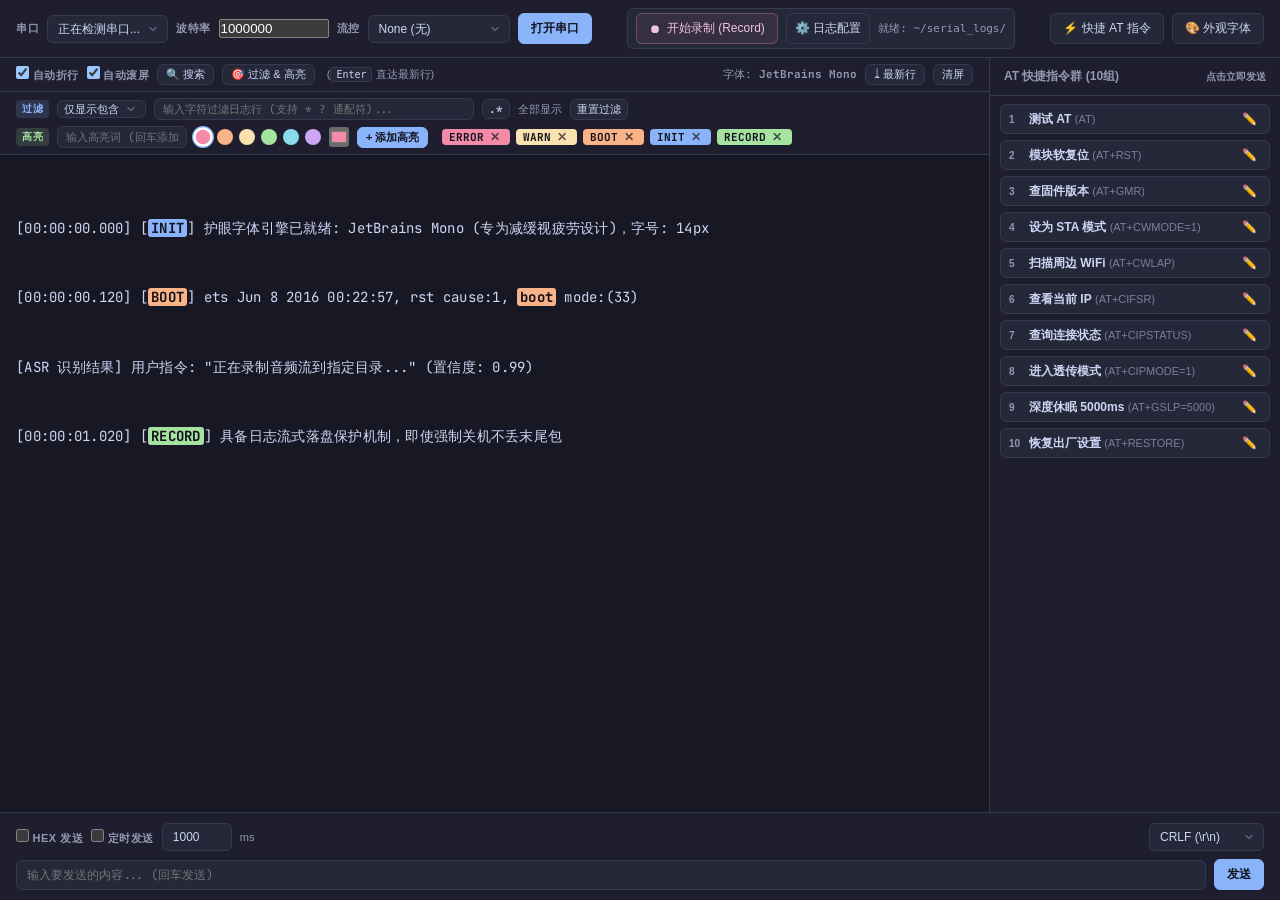
==== commit 94973df9: "feat: add log character filtering, multi-color highlighting, and wildcard search" ====
--- a/src/index.html
+++ b/src/index.html
@@ -3,408 +3,17 @@
 <head>
     <meta charset="UTF-8">
     <meta name="viewport" content="width=device-width, initial-scale=1.0">
-    <title>ViliCom - 工业级串口/AT调试工作站 (v0.1.0-alpha)</title>
-    <!-- 引入高可读抗疲劳开源字体：JetBrains Mono (默认推荐), Cascadia Code, Fira Code, Ubuntu Mono -->
+    <title>ViliCom - 串口调试与日志工具 (v0.1.0-alpha)</title>
+    <link rel="icon" type="image/png" href="icon.png">
+
+    <!-- 引入开源等宽护眼字体 -->
     <link rel="preconnect" href="https://fonts.googleapis.com">
     <link rel="preconnect" href="https://fonts.gstatic.com" crossorigin>
     <link href="https://fonts.googleapis.com/css2?family=Cascadia+Code:wght@400;500;600&family=Fira+Code:wght@400;500;600&family=JetBrains+Mono:ital,wght@0,400;0,500;0,600;1,400&family=Ubuntu+Mono:ital,wght@0,400;0,700;1,400&display=swap" rel="stylesheet">
 
-    <style>
-        /* ================= 核心主题变量 ================= */
-        /* 默认：Catppuccin Mocha（世界公认开发者护眼柔和调色板） */
-        :root {
-            color-scheme: dark;
-            --bg-base: #181825;
-            --bg-surface: #1e1e2e;
-            --bg-card: #252839;
-            --border: #363a4f;
-            --accent-primary: #89b4fa;
-            --accent-danger: #f38ba8;
-            --accent-success: #a6e3a1;
-            --accent-warn: #f9e2af;
-            --text-main: #cdd6f4;
-            --text-muted: #9399b2;
-            --term-bg: #181825;
-            --term-text: #cdd6f4;
-            /* 柔和日志色彩系统，杜绝刺眼高饱和霓虹色 */
-            --log-time: #6c7086;
-            --log-chinese: #a6e3a1;
-            --log-info: #89b4fa;
-            --log-warn: #f9e2af;
-            --log-tx: #cba6f7;
-            --log-danger: #f38ba8;
-            /* 默认采用开源高 x-height 护眼 JetBrains Mono */
-            --font-mono: 'JetBrains Mono', 'Fira Code', 'Cascadia Code', 'Ubuntu Mono', 'Noto Sans Mono CJK SC', monospace;
-        }
-
-        /* 1. Catppuccin Mocha (摩卡暖柔·护眼推荐) */
-        html[data-theme="mocha"] {
-            color-scheme: dark;
-            --bg-base: #181825;
-            --bg-surface: #1e1e2e;
-            --bg-card: #252839;
-            --border: #363a4f;
-            --accent-primary: #89b4fa;
-            --accent-danger: #f38ba8;
-            --accent-success: #a6e3a1;
-            --accent-warn: #f9e2af;
-            --text-main: #cdd6f4;
-            --text-muted: #9399b2;
-            --term-bg: #181825;
-            --term-text: #cdd6f4;
-            --log-time: #6c7086;
-            --log-chinese: #a6e3a1;
-            --log-info: #89b4fa;
-            --log-warn: #f9e2af;
-            --log-tx: #cba6f7;
-            --log-danger: #f38ba8;
-        }
-
-        /* 2. Tokyo Night (东京夜色·低眩光) */
-        html[data-theme="tokyonight"] {
-            color-scheme: dark;
-            --bg-base: #16161e;
-            --bg-surface: #1a1b26;
-            --bg-card: #24283b;
-            --border: #2f3549;
-            --accent-primary: #7aa2f7;
-            --accent-danger: #f7768e;
-            --accent-success: #73daca;
-            --accent-warn: #e0af68;
-            --text-main: #c0caf5;
-            --text-muted: #787c99;
-            --term-bg: #16161e;
-            --term-text: #a9b1d6;
-            --log-time: #565f89;
-            --log-chinese: #73daca;
-            --log-info: #7aa2f7;
-            --log-warn: #e0af68;
-            --log-tx: #bb9af7;
-            --log-danger: #f7768e;
-        }
-
-        /* 3. Nordic Frost (北欧极简极地冷灰) */
-        html[data-theme="nord"] {
-            color-scheme: dark;
-            --bg-base: #242933;
-            --bg-surface: #2e3440;
-            --bg-card: #3b4252;
-            --border: #434c5e;
-            --accent-primary: #88c0d0;
-            --accent-danger: #bf616a;
-            --accent-success: #a3be8c;
-            --accent-warn: #ebcb8b;
-            --text-main: #eceff4;
-            --text-muted: #98a4ba;
-            --term-bg: #242933;
-            --term-text: #d8dee9;
-            --log-time: #616e88;
-            --log-chinese: #a3be8c;
-            --log-info: #88c0d0;
-            --log-warn: #ebcb8b;
-            --log-tx: #b48ead;
-            --log-danger: #bf616a;
-        }
-
-        /* 4. Obsidian Dark (经典黑曜工业) */
-        html[data-theme="dark"] {
-            color-scheme: dark;
-            --bg-base: #0f141c;
-            --bg-surface: #171d27;
-            --bg-card: #1f2735;
-            --border: #2b3547;
-            --accent-primary: #3b82f6;
-            --accent-danger: #ef4444;
-            --accent-success: #10b981;
-            --accent-warn: #f59e0b;
-            --text-main: #f1f5f9;
-            --text-muted: #94a3b8;
-            --term-bg: #0b0f15;
-            --term-text: #e2e8f0;
-            --log-time: #64748b;
-            --log-chinese: #4ade80;
-            --log-info: #38bdf8;
-            --log-warn: #f59e0b;
-            --log-tx: #c084fc;
-            --log-danger: #ef4444;
-        }
-
-        /* 5. Clean Light (现代素雅浅白) */
-        html[data-theme="light"] {
-            color-scheme: light;
-            --bg-base: #f4f5f7;
-            --bg-surface: #ffffff;
-            --bg-card: #eaedf1;
-            --border: #cbd5e1;
-            --accent-primary: #2563eb;
-            --accent-danger: #dc2626;
-            --accent-success: #059669;
-            --accent-warn: #d97706;
-            --text-main: #1f2937;
-            --text-muted: #64748b;
-            --term-bg: #f8fafc;
-            --term-text: #1e293b;
-            --log-time: #94a3b8;
-            --log-chinese: #059669;
-            --log-info: #2563eb;
-            --log-warn: #d97706;
-            --log-tx: #7c3aed;
-            --log-danger: #dc2626;
-        }
-
-        * { box-sizing: border-box; margin: 0; padding: 0; user-select: none; }
-
-        body {
-            background-color: var(--bg-base);
-            color: var(--text-main);
-            font-family: -apple-system, BlinkMacSystemFont, "Segoe UI", Roboto, "PingFang SC", "Hiragino Sans GB", "Microsoft YaHei", sans-serif;
-            height: 100vh;
-            display: flex;
-            flex-direction: column;
-            overflow: hidden;
-        }
-
-        /* 顶部硬件配置栏 */
-        header {
-            background-color: var(--bg-surface);
-            border-bottom: 1px solid var(--border);
-            padding: 8px 16px;
-            display: flex;
-            align-items: center;
-            justify-content: space-between;
-            gap: 12px;
-            flex-wrap: wrap;
-        }
-
-        .flex-row { display: flex; align-items: center; gap: 8px; }
-        label { font-size: 11px; color: var(--text-muted); font-weight: 700; text-transform: uppercase; letter-spacing: 0.5px; }
-
-        select, input[type="text"], input[type="number"] {
-            background-color: var(--bg-card);
-            border: 1px solid var(--border);
-            color: var(--text-main);
-            padding: 6px 10px;
-            border-radius: 6px;
-            font-size: 12px;
-            outline: none;
-            transition: all 0.2s;
-            color-scheme: dark;
-        }
-        select:focus, input:focus {
-            border-color: var(--accent-primary);
-            box-shadow: 0 0 0 2px rgba(137, 180, 250, 0.25);
-        }
-
-        /* 解决 Linux WebKitGTK 下下拉菜单白底白字看不清的问题 */
-        select {
-            -webkit-appearance: none;
-            -moz-appearance: none;
-            appearance: none;
-            background-image: url("data:image/svg+xml;charset=UTF-8,%3csvg xmlns='http://www.w3.org/2000/svg' viewBox='0 0 24 24' fill='none' stroke='%2394a3b8' stroke-width='2' stroke-linecap='round' stroke-linejoin='round'%3e%3cpolyline points='6 9 12 15 18 9'%3e%3c/polyline%3e%3c/svg%3e");
-            background-repeat: no-repeat;
-            background-position: right 8px center;
-            background-size: 12px;
-            padding-right: 26px !important;
-            cursor: pointer;
-        }
-
-        select option {
-            background-color: var(--bg-card) !important;
-            color: var(--text-main) !important;
-            padding: 5px 8px;
-        }
-
-        html[data-theme="light"] select,
-        html[data-theme="light"] input[type="text"],
-        html[data-theme="light"] input[type="number"] {
-            color-scheme: light;
-        }
-
-        html[data-theme="light"] select {
-            background-image: url("data:image/svg+xml;charset=UTF-8,%3csvg xmlns='http://www.w3.org/2000/svg' viewBox='0 0 24 24' fill='none' stroke='%2364748b' stroke-width='2' stroke-linecap='round' stroke-linejoin='round'%3e%3cpolyline points='6 9 12 15 18 9'%3e%3c/polyline%3e%3c/svg%3e");
-        }
-
-        .btn {
-            background-color: var(--bg-card);
-            border: 1px solid var(--border);
-            color: var(--text-main);
-            padding: 6px 12px;
-            border-radius: 6px;
-            font-size: 12px;
-            font-weight: 500;
-            cursor: pointer;
-            display: inline-flex;
-            align-items: center;
-            gap: 6px;
-            transition: all 0.2s;
-        }
-        .btn:hover { background-color: var(--border); }
-        .btn-primary { background: var(--accent-primary); border-color: var(--accent-primary); color: #11111b; font-weight: 600; }
-        .btn-primary:hover { opacity: 0.9; }
-
-        /* Moserial 核心录制面板 + 新增配置按钮 */
-        .record-panel {
-            background-color: var(--bg-card);
-            border: 1px solid var(--border);
-            padding: 4px 8px;
-            border-radius: 6px;
-            display: flex;
-            align-items: center;
-            gap: 8px;
-        }
-
-        .btn-record { border-color: #f38ba855; color: #f5c2e7; background: #f38ba815; }
-        .btn-record.recording {
-            background-color: var(--accent-danger); color: #11111b; font-weight: 600; border-color: var(--accent-danger);
-            animation: pulse-danger 2s infinite;
-        }
-        @keyframes pulse-danger {
-            0% { box-shadow: 0 0 0 0 rgba(243, 139, 168, 0.5); }
-            70% { box-shadow: 0 0 0 8px rgba(243, 139, 168, 0); }
-            100% { box-shadow: 0 0 0 0 rgba(243, 139, 168, 0); }
-        }
-
-        /* 主体布局 */
-        .workspace { flex: 1; display: flex; overflow: hidden; }
-
-        .terminal-panel {
-            flex: 1;
-            display: flex;
-            flex-direction: column;
-            background-color: var(--term-bg);
-            border-right: 1px solid var(--border);
-            min-width: 0;
-        }
-
-        .term-subbar {
-            background: var(--bg-surface);
-            border-bottom: 1px solid var(--border);
-            padding: 6px 16px;
-            display: flex;
-            align-items: center;
-            justify-content: space-between;
-            font-size: 12px;
-        }
-
-        .terminal-screen {
-            flex: 1;
-            padding: 16px;
-            color: var(--term-text);
-            font-family: var(--font-mono);
-            font-size: 14px;
-            line-height: 1.65;
-            letter-spacing: 0.25px;
-            -webkit-font-smoothing: antialiased;
-            -moz-osx-font-smoothing: grayscale;
-            text-rendering: optimizeLegibility;
-            overflow-y: auto;
-            user-select: text;
-        }
-        .terminal-screen.wrap { white-space: pre-wrap; word-break: break-all; }
-        .terminal-screen.nowrap { white-space: pre; overflow-x: auto; }
-
-        .log-time { color: var(--log-time); margin-right: 12px; font-size: 12px; }
-        .log-chinese { color: var(--log-chinese); }
-        .log-info { color: var(--log-info); font-weight: bold; }
-        .log-warn { color: var(--log-warn); font-weight: bold; }
-        .log-tx { color: var(--log-tx); font-style: italic; }
-
-        /* 右侧 AT 快捷指令侧边栏 (10个配置按键) */
-        .at-sidebar {
-            width: 290px;
-            background: var(--bg-surface);
-            display: flex;
-            flex-direction: column;
-            overflow: hidden;
-            transition: width 0.25s cubic-bezier(0.4, 0, 0.2, 1);
-        }
-        .at-sidebar.collapsed { width: 0; }
-        .at-header {
-            padding: 10px 14px;
-            border-bottom: 1px solid var(--border);
-            font-size: 12px;
-            font-weight: 700;
-            display: flex;
-            justify-content: space-between;
-            align-items: center;
-            color: var(--text-muted);
-        }
-        .at-list {
-            flex: 1;
-            overflow-y: auto;
-            padding: 8px 10px;
-            display: flex;
-            flex-direction: column;
-            gap: 6px;
-        }
-        .at-item {
-            background: var(--bg-card);
-            border: 1px solid var(--border);
-            border-radius: 6px;
-            padding: 5px 8px;
-            display: flex;
-            align-items: center;
-            gap: 6px;
-            transition: border 0.2s;
-        }
-        .at-item:hover { border-color: var(--accent-primary); }
-        .at-index { font-size: 10px; color: var(--text-muted); font-weight: 800; width: 14px; }
-        .at-btn-send {
-            flex: 1;
-            text-align: left;
-            background: transparent;
-            border: none;
-            color: var(--text-main);
-            font-family: inherit;
-            font-size: 12px;
-            cursor: pointer;
-            overflow: hidden;
-            text-overflow: ellipsis;
-            white-space: nowrap;
-        }
-        .at-edit-btn { background: none; border: none; color: var(--text-muted); cursor: pointer; font-size: 12px; padding: 2px 4px; }
-        .at-edit-btn:hover { color: var(--text-main); }
-
-        /* 底部发送区 */
-        footer {
-            background-color: var(--bg-surface);
-            border-top: 1px solid var(--border);
-            padding: 10px 16px;
-            display: flex;
-            flex-direction: column;
-            gap: 8px;
-        }
-        .send-row { display: flex; align-items: center; gap: 8px; }
-        .send-input {
-            flex: 1;
-            font-family: var(--font-mono);
-            background-color: var(--bg-base);
-        }
-        .timer-badge {
-            font-size: 11px;
-            padding: 2px 6px;
-            border-radius: 4px;
-            background: rgba(243, 139, 168, 0.15);
-            color: var(--accent-danger);
-            display: none;
-        }
-
-        /* 弹窗通用样式 */
-        .modal-mask {
-            position: fixed; inset: 0; background: rgba(0,0,0,0.7);
-            display: none; align-items: center; justify-content: center; z-index: 100;
-        }
-        .modal {
-            background: var(--bg-surface);
-            border: 1px solid var(--border);
-            width: 440px; border-radius: 8px; padding: 20px;
-            display: flex; flex-direction: column; gap: 14px;
-            box-shadow: 0 10px 25px -5px rgba(0, 0, 0, 0.5);
-        }
-        .form-group { display: flex; flex-direction: column; gap: 4px; }
-        .checkbox-group { display: flex; flex-direction: column; gap: 6px; margin-top: 4px; font-size: 12px; }
-        .checkbox-group label { text-transform: none; font-weight: normal; color: var(--text-main); display: flex; align-items: center; gap: 6px; cursor: pointer; }
-    </style>
+    <!-- 核心样式表 -->
+    <link rel="stylesheet" href="css/themes.css">
+    <link rel="stylesheet" href="css/app.css">
 </head>
 <body>
 
@@ -417,15 +26,13 @@
             </select>
 
             <label>波特率</label>
-            <!-- 支持下拉选择与手动键入 1M/74880/76880 等 -->
             <input list="baud-list" id="baud" value="1000000" style="width: 110px;" title="可直接输入数值如 1000000 或 1M/2M">
             <datalist id="baud-list">
                 <option value="9600"></option>
                 <option value="19200"></option>
                 <option value="38400"></option>
                 <option value="57600"></option>
-                <option value="74880">ESP Boot 专用 (74880)</option>
-                <option value="76880">ESP32 专用 (76880)</option>
+                <option value="74880">74880 (ESP Boot)</option>
                 <option value="115200"></option>
                 <option value="230400"></option>
                 <option value="460800"></option>
@@ -445,7 +52,7 @@
             <button class="btn btn-primary" id="btn-connect">打开串口</button>
         </div>
 
-        <!-- 经典的 Moserial 录制栏 (带配置入口) -->
+        <!-- Moserial 风格录制面板 -->
         <div class="record-panel">
             <button class="btn btn-record" id="btn-record">⏺ <span id="rec-btn-text">开始录制 (Record)</span></button>
             <button class="btn" style="padding: 6px 8px;" onclick="openLogConfigModal()" title="配置日志保存目录与格式">⚙️ 日志配置</button>
@@ -463,21 +70,84 @@
         <div class="terminal-panel">
             <div class="term-subbar">
                 <div class="flex-row">
-                    <label><input type="checkbox" id="autowrap" checked onchange="toggleWrap()"> 自动折行 (自适应换行)</label>
+                    <label><input type="checkbox" id="autowrap" checked onchange="toggleWrap()"> 自动折行</label>
                     <label><input type="checkbox" id="autoscroll" checked> 自动滚屏</label>
+                    <button class="btn" style="padding: 2px 8px; font-size: 11px;" id="btn-toggle-search" onclick="toggleSearchBar()" title="打开/关闭搜索 (快捷键: Ctrl+F)">🔍 搜索</button>
+                    <button class="btn" style="padding: 2px 8px; font-size: 11px;" id="btn-toggle-filter" onclick="toggleFilterPanel()" title="打开/关闭过滤与高亮面板">🎯 过滤 &amp; 高亮</button>
+                    <span style="font-size: 11px; color: var(--text-muted); margin-left: 4px;">(<kbd style="background:var(--bg-card); border:1px solid var(--border); border-radius:3px; padding:1px 5px; font-size:10px; color:var(--text-main);">Enter</kbd> 直达最新行)</span>
                 </div>
                 <div class="flex-row">
-                    <span style="font-size: 11px; color: var(--text-muted); font-family: var(--font-mono);">当前字体: <b id="current-font-label">JetBrains Mono</b></span>
+                    <span style="font-size: 11px; color: var(--text-muted); font-family: var(--font-mono);">字体: <b id="current-font-label">JetBrains Mono</b></span>
+                    <button class="btn" style="padding: 2px 8px; font-size: 11px;" onclick="jumpToLatestLine()" title="跳转至最底端最新日志行 (快捷键: Enter)">⤓ 最新行</button>
                     <button class="btn" style="padding: 2px 8px; font-size: 11px;" onclick="clearTerm()">清屏</button>
                 </div>
             </div>
 
-            <!-- 默认应用护眼 JetBrains Mono 字体 -->
-            <div class="terminal-screen wrap" id="terminal">
-                <div><span class="log-time">[00:00:00.000]</span><span class="log-info">[INIT]</span> 护眼字体引擎已就绪: JetBrains Mono (专为减缓视疲劳设计)，字号: 14px</div>
-                <div><span class="log-time">[00:00:00.120]</span><span class="log-warn">[BOOT]</span> ets Jun 8 2016 00:22:57, rst cause:1, boot mode:(33)</div>
-                <div><span class="log-chinese">[ASR 识别结果] 用户指令: "正在录制音频流到指定目录..." (置信度: 0.99)</span></div>
-                <div><span class="log-time">[00:00:01.020]</span><span class="log-info">[RECORD]</span> 具备日志流式落盘保护机制，即使强制关机不丢末尾包</div>
+            <!-- 1. 搜索控制栏 (默认隐藏，支持快捷键 Ctrl+F / Cmd+F 呼出) -->
+            <div class="term-search-bar hidden" id="term-search-bar">
+                <div style="font-size: 11px; font-weight: bold; color: var(--accent-primary); display: flex; align-items: center; gap: 4px;">
+                    <span>🔍</span> 搜索:
+                </div>
+                <input type="text" id="search-input" placeholder="输入搜索内容 (默认普通文本，可开启 .* 支持 * ? 通配或正则)..." style="flex: 1; min-width: 140px; font-family: var(--font-mono); font-size: 12px; padding: 4px 8px;">
+                
+                <button class="btn btn-icon" id="search-wildcard-btn" onclick="toggleSearchWildcard()" title="通配符/正则模式 (支持 * ? 通配，或 /regex/ 正则)">.*</button>
+                <button class="btn btn-icon" id="search-case-btn" onclick="toggleSearchCase()" title="区分大小写 (Case Sensitive)">Aa</button>
+
+                <span class="search-count-badge" id="search-count">0/0</span>
+
+                <button class="btn" style="padding: 3px 7px;" onclick="searchPrev()" title="上一个匹配项 (Shift+Enter)">⏶</button>
+                <button class="btn" style="padding: 3px 7px;" onclick="searchNext()" title="下一个匹配项 (Enter)">⏷</button>
+                <button class="btn" style="padding: 3px 7px;" onclick="closeSearchBar()" title="关闭搜索 (Esc)">✕</button>
+            </div>
+
+            <!-- 2. 日志过滤与多色高亮面板 (可折叠) -->
+            <div class="term-filter-panel" id="term-filter-panel">
+                <!-- 行 1: 文本过滤 -->
+                <div class="filter-row">
+                    <div class="flex-row" style="flex: 1;">
+                        <span class="filter-badge-label">过滤</span>
+                        <select id="filter-mode" onchange="applyFilter()" style="padding: 2px 6px; font-size: 11px;">
+                            <option value="include">仅显示包含</option>
+                            <option value="exclude">排除匹配行</option>
+                        </select>
+                        <input type="text" id="filter-input" oninput="applyFilter()" placeholder="输入字符过滤日志行 (支持 * ? 通配符)..." style="flex: 1; max-width: 320px; font-family: var(--font-mono); padding: 3px 8px; font-size: 11px;">
+                        <button class="btn btn-icon" id="filter-wildcard-btn" onclick="toggleFilterWildcard()" title="通配符/正则过滤开关">.*</button>
+                        <span class="filter-stat" id="filter-stat">全部显示</span>
+                        <button class="btn" style="padding: 2px 6px; font-size: 11px;" onclick="clearFilter()">重置过滤</button>
+                    </div>
+                </div>
+
+                <!-- 行 2: 关键词多色高亮 -->
+                <div class="filter-row highlight-row">
+                    <div class="flex-row" style="flex-wrap: wrap; flex: 1;">
+                        <span class="filter-badge-label" style="background: rgba(166, 227, 161, 0.15); color: var(--accent-success);">高亮</span>
+                        <input type="text" id="hl-input" placeholder="输入高亮词 (回车添加)..." style="width: 130px; font-family: var(--font-mono); padding: 3px 8px; font-size: 11px;">
+                        
+                        <!-- 预设护眼颜色调色盘 -->
+                        <div class="color-palette">
+                            <span class="color-dot selected" data-color="#f38ba8" style="background:#f38ba8;" title="洋红 (Mocha Red)" onclick="selectHlColor(this)"></span>
+                            <span class="color-dot" data-color="#fab387" style="background:#fab387;" title="暖橙 (Mocha Peach)" onclick="selectHlColor(this)"></span>
+                            <span class="color-dot" data-color="#f9e2af" style="background:#f9e2af;" title="亮黄 (Mocha Yellow)" onclick="selectHlColor(this)"></span>
+                            <span class="color-dot" data-color="#a6e3a1" style="background:#a6e3a1;" title="翠绿 (Mocha Green)" onclick="selectHlColor(this)"></span>
+                            <span class="color-dot" data-color="#89dceb" style="background:#89dceb;" title="天青 (Mocha Sky)" onclick="selectHlColor(this)"></span>
+                            <span class="color-dot" data-color="#cba6f7" style="background:#cba6f7;" title="熏衣草紫 (Mocha Lavender)" onclick="selectHlColor(this)"></span>
+                        </div>
+                        <input type="color" id="hl-custom-color" value="#f38ba8" title="自定义任意颜色" style="width:20px; height:20px; padding:0; border:none; border-radius:3px; cursor:pointer;" onchange="onCustomColorChange(this.value)">
+
+                        <button class="btn btn-primary" style="padding: 2px 8px; font-size: 11px;" onclick="addHighlightRule()">+ 添加高亮</button>
+
+                        <!-- 高亮规则 Chip 标签列表 -->
+                        <div class="hl-tags-list" id="hl-tags-list"></div>
+                    </div>
+                </div>
+            </div>
+
+            <!-- 终端展示屏幕 -->
+            <div class="terminal-screen wrap" id="terminal" tabindex="0">
+                <div class="term-line" data-raw="[00:00:00.000] [INIT] 护眼字体引擎已就绪: JetBrains Mono (专为减缓视疲劳设计)，字号: 14px"><span class="log-time">[00:00:00.000]</span><span class="log-info">[INIT]</span> 护眼字体引擎已就绪: JetBrains Mono (专为减缓视疲劳设计)，字号: 14px</div>
+                <div class="term-line" data-raw="[00:00:00.120] [BOOT] ets Jun 8 2016 00:22:57, rst cause:1, boot mode:(33)"><span class="log-time">[00:00:00.120]</span><span class="log-warn">[BOOT]</span> ets Jun 8 2016 00:22:57, rst cause:1, boot mode:(33)</div>
+                <div class="term-line" data-raw="[ASR 识别结果] 用户指令: &quot;正在录制音频流到指定目录...&quot; (置信度: 0.99)"><span class="log-chinese">[ASR 识别结果] 用户指令: "正在录制音频流到指定目录..." (置信度: 0.99)</span></div>
+                <div class="term-line" data-raw="[00:00:01.020] [RECORD] 具备日志流式落盘保护机制，即使强制关机不丢末尾包"><span class="log-time">[00:00:01.020]</span><span class="log-info">[RECORD]</span> 具备日志流式落盘保护机制，即使强制关机不丢末尾包</div>
             </div>
         </div>
 
@@ -515,7 +185,7 @@
         </div>
     </footer>
 
-    <!-- 4. 日志记录配置弹窗 (新增功能) -->
+    <!-- 4. 日志记录配置弹窗 -->
     <div class="modal-mask" id="log-config-modal" onclick="closeLogConfigModal()">
         <div class="modal" onclick="event.stopPropagation()">
             <h3 style="font-size: 15px;">📁 日志记录高级配置</h3>
@@ -582,483 +252,16 @@
 
             <div class="form-group">
                 <label>字体大小: <span id="font-size-val">14px</span></label>
-                <input type="range" min="11" max="22" step="0.5" value="14" oninput="changeFontSize(this.value)">
+                <input type="range" min="11" max="22" value="14" step="1" oninput="changeFontSize(this.value)">
             </div>
 
             <div style="text-align: right; margin-top: 10px;">
-                <button class="btn btn-primary" onclick="closeSettingsModal()">应用并关闭</button>
+                <button class="btn btn-primary" onclick="closeSettingsModal()">确定</button>
             </div>
         </div>
     </div>
 
-    <!-- 交互逻辑脚本与 Tauri IPC 后端对接 -->
-    <script>
-        const getTauriInvoke = () => (window.__TAURI__ && window.__TAURI__.core) ? window.__TAURI__.core.invoke : null;
-        const getTauriListen = () => (window.__TAURI__ && window.__TAURI__.event) ? window.__TAURI__.event.listen : null;
-
-        const terminal = document.getElementById('terminal');
-        const sendInput = document.getElementById('send-input');
-        const autoscroll = document.getElementById('autoscroll');
-        const portSelect = document.getElementById('port');
-        const baudInput = document.getElementById('baud');
-        const flowSelect = document.getElementById('flow');
-        const btnConnect = document.getElementById('btn-connect');
-        const btnRecord = document.getElementById('btn-record');
-        const recText = document.getElementById('rec-btn-text');
-        const recInfo = document.getElementById('rec-info');
-
-        let isConnected = false;
-        let isRecording = false;
-
-        function escapeHtml(str) {
-            return (str || '').replace(/[&<>'"]/g, tag => ({
-                '&': '&amp;',
-                '<': '&lt;',
-                '>': '&gt;',
-                "'": '&#39;',
-                '"': '&quot;'
-            }[tag] || tag));
-        }
-
-        function logSystemMessage(msg, className = 'log-info') {
-            const time = new Date().toTimeString().split(' ')[0];
-            const div = document.createElement('div');
-            div.innerHTML = `<span class="log-time">[${time}]</span><span class="${className}">${escapeHtml(msg)}</span>`;
-            terminal.appendChild(div);
-            scrollBottom();
-        }
-
-        function parseBaudRate(val) {
-            if (!val) return 1000000;
-            let s = val.toString().trim().toUpperCase();
-            if (s.endsWith('M')) {
-                return Math.round(parseFloat(s) * 1000000);
-            }
-            if (s.endsWith('K')) {
-                return Math.round(parseFloat(s) * 1000);
-            }
-            return parseInt(s, 10) || 1000000;
-        }
-
-        // ================= 1. 串口扫描与选择 =================
-        async function refreshPorts() {
-            const invoke = getTauriInvoke();
-            if (!invoke) return;
-            try {
-                const ports = await invoke('list_ports');
-                const prev = portSelect.value;
-                portSelect.innerHTML = '';
-                if (ports && ports.length > 0) {
-                    ports.forEach(p => {
-                        const opt = document.createElement('option');
-                        opt.value = p.name;
-                        opt.textContent = `${p.name} (${p.port_type})`;
-                        portSelect.appendChild(opt);
-                    });
-                    if (prev && [...portSelect.options].some(o => o.value === prev)) {
-                        portSelect.value = prev;
-                    } else {
-                        // 优先选择用户当前接入的 USB 串口 (如 /dev/ttyUSB0)
-                        const usbIdx = ports.findIndex(p => p.name.includes('ttyUSB') || p.name.includes('ttyACM') || p.name.includes('COM'));
-                        portSelect.selectedIndex = usbIdx >= 0 ? usbIdx : 0;
-                    }
-                } else {
-                    const opt = document.createElement('option');
-                    opt.value = '';
-                    opt.textContent = '未检测到可用串口 (点击刷新)';
-                    portSelect.appendChild(opt);
-                }
-            } catch (err) {
-                console.error('Failed to list ports:', err);
-            }
-        }
-        portSelect.addEventListener('focus', refreshPorts);
-        portSelect.addEventListener('click', () => {
-            if (portSelect.options.length <= 1) refreshPorts();
-        });
-
-        // ================= 2. 串口连接与断开 =================
-        btnConnect.addEventListener('click', async () => {
-            const invoke = getTauriInvoke();
-            if (!invoke) {
-                alert('Tauri IPC 核心未就绪');
-                return;
-            }
-
-            if (!isConnected) {
-                const portName = portSelect.value;
-                if (!portName) {
-                    alert('请先选择有效的串口！');
-                    return;
-                }
-                const baudRate = parseBaudRate(baudInput.value);
-                const flowControl = flowSelect.value;
-
-                try {
-                    await invoke('open_port', {
-                        port: portName,
-                        baudRate: baudRate,
-                        flowControl: flowControl,
-                        dataBits: 8,
-                        stopBits: 1,
-                        parity: 'none'
-                    });
-                    isConnected = true;
-                    btnConnect.textContent = '关闭串口';
-                    btnConnect.style.background = 'var(--accent-danger)';
-                    btnConnect.style.borderColor = 'var(--accent-danger)';
-                    logSystemMessage(`[PORT] 已成功打开串口: ${portName}，波特率: ${baudRate}，流控: ${flowControl}`);
-                } catch (err) {
-                    alert(`打开串口失败: ${err}`);
-                    logSystemMessage(`[ERROR] 打开串口失败: ${err}`, 'log-warn');
-                }
-            } else {
-                try {
-                    await invoke('close_port');
-                    isConnected = false;
-                    btnConnect.textContent = '打开串口';
-                    btnConnect.style.background = '';
-                    btnConnect.style.borderColor = '';
-                    logSystemMessage(`[PORT] 串口已正常关闭`);
-                } catch (err) {
-                    logSystemMessage(`[ERROR] 关闭串口异常: ${err}`, 'log-warn');
-                }
-            }
-        });
-
-        // ================= 3. 数据发送逻辑 =================
-        async function doSend() {
-            const val = sendInput.value;
-            if (!val) return;
-            const isHex = document.getElementById('hex-send').checked;
-            const lineEnding = document.getElementById('line-ending').value;
-            const time = new Date().toTimeString().split(' ')[0];
-
-            const div = document.createElement('div');
-            div.innerHTML = `<span class="log-time">[${time}]</span><span class="log-tx">TX ➡ [${isHex ? 'HEX' : 'ASCII'}]: ${escapeHtml(val)}</span>`;
-            terminal.appendChild(div);
-            scrollBottom();
-
-            if (!isConnected) {
-                logSystemMessage(`[HINT] 串口未连接，数据未发送`, 'log-warn');
-                return;
-            }
-
-            const invoke = getTauriInvoke();
-            if (invoke) {
-                try {
-                    await invoke('send_data', {
-                        content: val,
-                        isHex: isHex,
-                        lineEnding: lineEnding
-                    });
-                } catch (err) {
-                    logSystemMessage(`[TX ERROR] 发送失败: ${err}`, 'log-warn');
-                }
-            }
-        }
-
-        sendInput.addEventListener('keydown', (e) => {
-            if (e.key === 'Enter') doSend();
-        });
-
-        // ================= 4. 定时发送 =================
-        let sendTimer = null;
-        function toggleTimerSend() {
-            const chk = document.getElementById('timer-send');
-            const badge = document.getElementById('timer-badge');
-            const interval = parseInt(document.getElementById('timer-interval').value) || 1000;
-
-            if (chk.checked) {
-                badge.style.display = 'inline-block';
-                sendTimer = setInterval(() => {
-                    if (!sendInput.value) sendInput.value = "AT";
-                    doSend();
-                }, interval);
-            } else {
-                badge.style.display = 'none';
-                clearInterval(sendTimer);
-            }
-        }
-
-        // ================= 5. Moserial 录制逻辑 =================
-        let currentLogDir = "~/serial_logs/";
-
-        btnRecord.onclick = async () => {
-            const invoke = getTauriInvoke();
-            if (!invoke) return;
-
-            if (!isRecording) {
-                const namingRule = document.getElementById('log-naming').value;
-                let customFilename = null;
-                if (namingRule === 'custom') {
-                    customFilename = prompt('请输入本次录制的文件名 (例如 test_run.log):', 'session.log');
-                    if (customFilename === null) return;
-                }
-
-                const config = {
-                    dir_path: document.getElementById('log-dir').value || currentLogDir,
-                    naming_rule: namingRule,
-                    custom_filename: customFilename,
-                    log_rx: document.getElementById('log-rx').checked,
-                    log_tx: document.getElementById('log-tx').checked,
-                    log_timestamp: document.getElementById('log-timestamp').checked,
-                    log_clean_ansi: document.getElementById('log-clean-ansi').checked,
-                };
-
-                try {
-                    const filePath = await invoke('start_record', { config });
-                    isRecording = true;
-                    btnRecord.classList.add('recording');
-                    recText.innerText = "停止录制";
-                    logSystemMessage(`[RECORD] 开始后台落盘录制: ${filePath}`);
-                } catch (err) {
-                    alert(`启动录制失败: ${err}`);
-                    logSystemMessage(`[RECORD ERROR] 启动录制失败: ${err}`, 'log-warn');
-                }
-            } else {
-                try {
-                    const summary = await invoke('stop_record');
-                    isRecording = false;
-                    btnRecord.classList.remove('recording');
-                    recText.innerText = "开始录制 (Record)";
-                    const kb = (summary.bytes_written / 1024).toFixed(1);
-                    recInfo.innerText = `录制完成: ${summary.file_path} (${summary.duration_secs}s, ${kb} KB)`;
-                    logSystemMessage(`[RECORD] 录制完成，文件已完整落盘: ${summary.file_path} (${kb} KB)`);
-                } catch (err) {
-                    logSystemMessage(`[RECORD ERROR] 停止录制失败: ${err}`, 'log-warn');
-                }
-            }
-        };
-
-        async function browseLogDir() {
-            const invoke = getTauriInvoke();
-            if (invoke) {
-                try {
-                    const selected = await invoke('select_directory');
-                    if (selected) {
-                        document.getElementById('log-dir').value = selected;
-                    }
-                } catch (err) {
-                    console.error('选择目录失败:', err);
-                }
-            }
-        }
-
-        function openLogConfigModal() { document.getElementById('log-config-modal').style.display = 'flex'; }
-        function closeLogConfigModal() { document.getElementById('log-config-modal').style.display = 'none'; }
-        
-        function saveLogConfig() {
-            currentLogDir = document.getElementById('log-dir').value;
-            if (!currentLogDir.endsWith('/') && !currentLogDir.endsWith('\\')) currentLogDir += '/';
-            recInfo.innerText = `就绪: ${currentLogDir}`;
-
-            const savedConfig = {
-                dir: currentLogDir,
-                naming: document.getElementById('log-naming').value,
-                rx: document.getElementById('log-rx').checked,
-                tx: document.getElementById('log-tx').checked,
-                ts: document.getElementById('log-timestamp').checked,
-                ansi: document.getElementById('log-clean-ansi').checked,
-            };
-            localStorage.setItem('vilicom_log_config', JSON.stringify(savedConfig));
-            closeLogConfigModal();
-        }
-
-        function loadLogConfig() {
-            try {
-                const saved = JSON.parse(localStorage.getItem('vilicom_log_config') || '{}');
-                if (saved.dir) {
-                    currentLogDir = saved.dir;
-                    document.getElementById('log-dir').value = saved.dir;
-                    recInfo.innerText = `就绪: ${saved.dir}`;
-                }
-                if (saved.naming) document.getElementById('log-naming').value = saved.naming;
-                if (saved.rx !== undefined) document.getElementById('log-rx').checked = saved.rx;
-                if (saved.tx !== undefined) document.getElementById('log-tx').checked = saved.tx;
-                if (saved.ts !== undefined) document.getElementById('log-timestamp').checked = saved.ts;
-                if (saved.ansi !== undefined) document.getElementById('log-clean-ansi').checked = saved.ansi;
-            } catch (e) {}
-        }
-
-        // ================= 6. 10 组 AT 快捷指令与持久化 =================
-        const defaultAtPresets = [
-            { name: "测试 AT", cmd: "AT" },
-            { name: "模块软复位", cmd: "AT+RST" },
-            { name: "查固件版本", cmd: "AT+GMR" },
-            { name: "设为 STA 模式", cmd: "AT+CWMODE=1" },
-            { name: "扫描周边 WiFi", cmd: "AT+CWLAP" },
-            { name: "查看当前 IP", cmd: "AT+CIFSR" },
-            { name: "查询连接状态", cmd: "AT+CIPSTATUS" },
-            { name: "进入透传模式", cmd: "AT+CIPMODE=1" },
-            { name: "深度休眠 5000ms", cmd: "AT+GSLP=5000" },
-            { name: "恢复出厂设置", cmd: "AT+RESTORE" },
-        ];
-
-        let atPresets = defaultAtPresets;
-        try {
-            const saved = localStorage.getItem('vilicom_at_presets');
-            if (saved) atPresets = JSON.parse(saved);
-        } catch (e) {}
-
-        function saveAtPresets() {
-            localStorage.setItem('vilicom_at_presets', JSON.stringify(atPresets));
-        }
-
-        function renderAtList() {
-            const container = document.getElementById('at-container');
-            container.innerHTML = '';
-            atPresets.forEach((item, idx) => {
-                const row = document.createElement('div');
-                row.className = 'at-item';
-                row.innerHTML = `
-                    <span class="at-index">${idx+1}</span>
-                    <button class="at-btn-send" onclick="sendCustomCmd('${escapeHtml(item.cmd)}')" title="双击或点击发送: ${escapeHtml(item.cmd)}">
-                        <b>${escapeHtml(item.name)}</b> <span style="opacity: 0.5; font-size: 11px;">(${escapeHtml(item.cmd)})</span>
-                    </button>
-                    <button class="at-edit-btn" onclick="editAtCmd(${idx})" title="编辑指令">✏️</button>
-                `;
-                container.appendChild(row);
-            });
-        }
-        renderAtList();
-
-        function editAtCmd(idx) {
-            const cur = atPresets[idx];
-            const newName = prompt(`编辑按键 [${idx+1}] 标题:`, cur.name);
-            if (newName === null) return;
-            const newCmd = prompt(`编辑按键 [${idx+1}] 发送指令:`, cur.cmd);
-            if (newCmd === null) return;
-            atPresets[idx] = { name: newName || `指令 ${idx+1}`, cmd: newCmd };
-            saveAtPresets();
-            renderAtList();
-        }
-
-        function sendCustomCmd(cmd) {
-            sendInput.value = cmd;
-            doSend();
-        }
-
-        // ================= 7. 外观、字体与折行控制 =================
-        function toggleWrap() {
-            const isWrap = document.getElementById('autowrap').checked;
-            terminal.className = isWrap ? "terminal-screen wrap" : "terminal-screen nowrap";
-        }
-
-        function openSettingsModal() { document.getElementById('settings-modal').style.display = 'flex'; }
-        function closeSettingsModal() { document.getElementById('settings-modal').style.display = 'none'; }
-
-        function changeTheme(theme) {
-            document.documentElement.setAttribute('data-theme', theme);
-            localStorage.setItem('vilicom_theme', theme);
-        }
-
-        function changeFont(fontValue) {
-            terminal.style.fontFamily = fontValue;
-            const fontName = fontValue.split(',')[0].replace(/'/g, "");
-            document.getElementById('current-font-label').innerText = fontName;
-            localStorage.setItem('vilicom_font', fontValue);
-        }
-
-        function changeFontSize(size) {
-            terminal.style.fontSize = size + 'px';
-            document.getElementById('font-size-val').innerText = size + 'px';
-            localStorage.setItem('vilicom_font_size', size);
-        }
-
-        function loadAppearanceConfig() {
-            try {
-                const theme = localStorage.getItem('vilicom_theme') || 'mocha';
-                document.documentElement.setAttribute('data-theme', theme);
-                const themeSelect = document.getElementById('theme-select');
-                if (themeSelect) themeSelect.value = theme;
-
-                const font = localStorage.getItem('vilicom_font') || "'JetBrains Mono', 'Fira Code', 'Noto Sans Mono CJK SC', monospace";
-                changeFont(font);
-                const fontSelect = document.getElementById('font-family');
-                if (fontSelect) fontSelect.value = font;
-
-                const size = localStorage.getItem('vilicom_font_size') || '14';
-                changeFontSize(size);
-                const rangeInput = document.querySelector('#settings-modal input[type="range"]');
-                if (rangeInput) rangeInput.value = size;
-            } catch (e) {}
-        }
-
-        function toggleAtSidebar() {
-            document.getElementById('at-sidebar').classList.toggle('collapsed');
-        }
-
-        function clearTerm() { terminal.innerHTML = ''; }
-        function scrollBottom() {
-            if (autoscroll.checked) terminal.scrollTop = terminal.scrollHeight;
-        }
-
-        // ================= 8. 后端事件监听装配 =================
-        function setupEventListeners() {
-            const listen = getTauriListen();
-            if (!listen) {
-                setTimeout(setupEventListeners, 100);
-                return;
-            }
-
-            // 监听串口底层热插拔/异常断开事件
-            listen('port-status', (event) => {
-                const payload = event.payload;
-                if (!payload.connected && isConnected) {
-                    isConnected = false;
-                    btnConnect.textContent = '打开串口';
-                    btnConnect.style.background = '';
-                    btnConnect.style.borderColor = '';
-                    logSystemMessage(`[PORT] 串口已断开: ${payload.port || ''} ${payload.error || ''}`, 'log-warn');
-                }
-            });
-
-            // 监听串口接收数据流 (经 Rust 增量 UTF-8 流式组包与 30FPS 节流处理)
-            listen('serial-rx', (event) => {
-                const payload = event.payload;
-                if (payload && payload.text) {
-                    const span = document.createElement('span');
-                    span.textContent = payload.text;
-                    terminal.appendChild(span);
-
-                    // 避免长时高频输出致 DOM 节点无限膨胀
-                    if (terminal.childNodes.length > 2500) {
-                        for (let i = 0; i < 200; i++) {
-                            if (terminal.firstChild) terminal.removeChild(terminal.firstChild);
-                        }
-                    }
-                    scrollBottom();
-                }
-            });
-
-            // 监听 Moserial 录制落盘状态推送
-            listen('record-status', (event) => {
-                const stat = event.payload;
-                if (stat.recording) {
-                    isRecording = true;
-                    btnRecord.classList.add('recording');
-                    recText.innerText = "停止录制";
-                    const kb = (stat.bytes_written / 1024).toFixed(1);
-                    recInfo.innerHTML = `正在保存至: <span style="color:#f87171;">${escapeHtml(stat.file_path)}</span> (${stat.duration_secs}s, ${kb} KB)`;
-                } else {
-                    isRecording = false;
-                    btnRecord.classList.remove('recording');
-                    recText.innerText = "开始录制 (Record)";
-                    const kb = (stat.bytes_written / 1024).toFixed(1);
-                    recInfo.innerText = `录制完成: ${stat.file_path} (${stat.duration_secs}s, ${kb} KB)`;
-                }
-            });
-
-            refreshPorts();
-        }
-
-        // 页面初始化
-        window.addEventListener('DOMContentLoaded', () => {
-            loadLogConfig();
-            loadAppearanceConfig();
-            setupEventListeners();
-        });
-    </script>
+    <!-- 核心逻辑脚本 -->
+    <script src="js/app.js"></script>
 </body>
-</html>+</html>
--- a/src/css/themes.css
+++ b/src/css/themes.css
@@ -0,0 +1,149 @@
+/* ==========================================================================
+   ViliCom - Color Themes & Ergonomic Palettes
+   1. Catppuccin Mocha (Default - Eye comfort)
+   2. Tokyo Night (Low glare)
+   3. Nordic Frost (Clean contrast)
+   4. Obsidian Dark (Classic industrial dark)
+   5. Clean Light (Modern light)
+   ========================================================================== */
+
+/* 默认：Catppuccin Mocha（世界公认开发者护眼柔和调色板） */
+:root {
+    color-scheme: dark;
+    --bg-base: #181825;
+    --bg-surface: #1e1e2e;
+    --bg-card: #252839;
+    --border: #363a4f;
+    --accent-primary: #89b4fa;
+    --accent-danger: #f38ba8;
+    --accent-success: #a6e3a1;
+    --accent-warn: #f9e2af;
+    --text-main: #cdd6f4;
+    --text-muted: #9399b2;
+    --term-bg: #181825;
+    --term-text: #cdd6f4;
+    /* 柔和日志色彩系统，杜绝刺眼高饱和霓虹色 */
+    --log-time: #6c7086;
+    --log-chinese: #a6e3a1;
+    --log-info: #89b4fa;
+    --log-warn: #f9e2af;
+    --log-tx: #cba6f7;
+    --log-danger: #f38ba8;
+    /* 默认采用开源高 x-height 护眼 JetBrains Mono */
+    --font-mono: 'JetBrains Mono', 'Fira Code', 'Cascadia Code', 'Ubuntu Mono', 'Noto Sans Mono CJK SC', monospace;
+}
+
+/* 1. Catppuccin Mocha (摩卡暖柔·护眼推荐) */
+html[data-theme="mocha"] {
+    color-scheme: dark;
+    --bg-base: #181825;
+    --bg-surface: #1e1e2e;
+    --bg-card: #252839;
+    --border: #363a4f;
+    --accent-primary: #89b4fa;
+    --accent-danger: #f38ba8;
+    --accent-success: #a6e3a1;
+    --accent-warn: #f9e2af;
+    --text-main: #cdd6f4;
+    --text-muted: #9399b2;
+    --term-bg: #181825;
+    --term-text: #cdd6f4;
+    --log-time: #6c7086;
+    --log-chinese: #a6e3a1;
+    --log-info: #89b4fa;
+    --log-warn: #f9e2af;
+    --log-tx: #cba6f7;
+    --log-danger: #f38ba8;
+}
+
+/* 2. Tokyo Night (东京夜色·低眩光) */
+html[data-theme="tokyonight"] {
+    color-scheme: dark;
+    --bg-base: #16161e;
+    --bg-surface: #1a1b26;
+    --bg-card: #24283b;
+    --border: #2f3549;
+    --accent-primary: #7aa2f7;
+    --accent-danger: #f7768e;
+    --accent-success: #73daca;
+    --accent-warn: #e0af68;
+    --text-main: #c0caf5;
+    --text-muted: #787c99;
+    --term-bg: #16161e;
+    --term-text: #a9b1d6;
+    --log-time: #565f89;
+    --log-chinese: #73daca;
+    --log-info: #7aa2f7;
+    --log-warn: #e0af68;
+    --log-tx: #bb9af7;
+    --log-danger: #f7768e;
+}
+
+/* 3. Nordic Frost (北欧极简极地冷灰) */
+html[data-theme="nord"] {
+    color-scheme: dark;
+    --bg-base: #242933;
+    --bg-surface: #2e3440;
+    --bg-card: #3b4252;
+    --border: #434c5e;
+    --accent-primary: #88c0d0;
+    --accent-danger: #bf616a;
+    --accent-success: #a3be8c;
+    --accent-warn: #ebcb8b;
+    --text-main: #eceff4;
+    --text-muted: #98a4ba;
+    --term-bg: #242933;
+    --term-text: #d8dee9;
+    --log-time: #616e88;
+    --log-chinese: #a3be8c;
+    --log-info: #88c0d0;
+    --log-warn: #ebcb8b;
+    --log-tx: #b48ead;
+    --log-danger: #bf616a;
+}
+
+/* 4. Obsidian Dark (经典黑曜工业) */
+html[data-theme="dark"] {
+    color-scheme: dark;
+    --bg-base: #0f141c;
+    --bg-surface: #171d27;
+    --bg-card: #1f2735;
+    --border: #2b3547;
+    --accent-primary: #3b82f6;
+    --accent-danger: #ef4444;
+    --accent-success: #10b981;
+    --accent-warn: #f59e0b;
+    --text-main: #f1f5f9;
+    --text-muted: #94a3b8;
+    --term-bg: #0b0f15;
+    --term-text: #e2e8f0;
+    --log-time: #64748b;
+    --log-chinese: #4ade80;
+    --log-info: #38bdf8;
+    --log-warn: #f59e0b;
+    --log-tx: #c084fc;
+    --log-danger: #ef4444;
+}
+
+/* 5. Clean Light (现代素雅浅白) */
+html[data-theme="light"] {
+    color-scheme: light;
+    --bg-base: #f4f5f7;
+    --bg-surface: #ffffff;
+    --bg-card: #eaedf1;
+    --border: #cbd5e1;
+    --accent-primary: #2563eb;
+    --accent-danger: #dc2626;
+    --accent-success: #059669;
+    --accent-warn: #d97706;
+    --text-main: #1f2937;
+    --text-muted: #64748b;
+    --term-bg: #f8fafc;
+    --term-text: #1e293b;
+    --log-time: #94a3b8;
+    --log-chinese: #059669;
+    --log-info: #2563eb;
+    --log-warn: #d97706;
+    --log-tx: #7c3aed;
+    --log-danger: #dc2626;
+}
--- a/src/css/app.css
+++ b/src/css/app.css
@@ -0,0 +1,572 @@
+/* ==========================================================================
+   ViliCom - Base Layout & Component Styles
+   ========================================================================== */
+
+* {
+    box-sizing: border-box;
+    margin: 0;
+    padding: 0;
+    user-select: none;
+}
+
+body {
+    background-color: var(--bg-base);
+    color: var(--text-main);
+    font-family: -apple-system, BlinkMacSystemFont, "Segoe UI", Roboto, "PingFang SC", "Hiragino Sans GB", "Microsoft YaHei", sans-serif;
+    height: 100vh;
+    display: flex;
+    flex-direction: column;
+    overflow: hidden;
+}
+
+/* 顶部硬件配置栏 */
+header {
+    background-color: var(--bg-surface);
+    border-bottom: 1px solid var(--border);
+    padding: 8px 16px;
+    display: flex;
+    align-items: center;
+    justify-content: space-between;
+    gap: 12px;
+    flex-wrap: wrap;
+}
+
+.flex-row {
+    display: flex;
+    align-items: center;
+    gap: 8px;
+}
+
+label {
+    font-size: 11px;
+    color: var(--text-muted);
+    font-weight: 700;
+    text-transform: uppercase;
+    letter-spacing: 0.5px;
+}
+
+select,
+input[type="text"],
+input[type="number"] {
+    background-color: var(--bg-card);
+    border: 1px solid var(--border);
+    color: var(--text-main);
+    padding: 6px 10px;
+    border-radius: 6px;
+    font-size: 12px;
+    outline: none;
+    transition: all 0.2s;
+    color-scheme: dark;
+}
+
+select:focus,
+input:focus {
+    border-color: var(--accent-primary);
+    box-shadow: 0 0 0 2px rgba(137, 180, 250, 0.25);
+}
+
+/* 解决 Linux WebKitGTK 下下拉菜单白底白字看不清的问题 */
+select {
+    -webkit-appearance: none;
+    -moz-appearance: none;
+    appearance: none;
+    background-image: url("data:image/svg+xml;charset=UTF-8,%3csvg xmlns='http://www.w3.org/2000/svg' viewBox='0 0 24 24' fill='none' stroke='%2394a3b8' stroke-width='2' stroke-linecap='round' stroke-linejoin='round'%3e%3cpolyline points='6 9 12 15 18 9'%3e%3c/polyline%3e%3c/svg%3e");
+    background-repeat: no-repeat;
+    background-position: right 8px center;
+    background-size: 12px;
+    padding-right: 26px !important;
+    cursor: pointer;
+}
+
+select option {
+    background-color: var(--bg-card) !important;
+    color: var(--text-main) !important;
+    padding: 5px 8px;
+}
+
+html[data-theme="light"] select,
+html[data-theme="light"] input[type="text"],
+html[data-theme="light"] input[type="number"] {
+    color-scheme: light;
+}
+
+html[data-theme="light"] select {
+    background-image: url("data:image/svg+xml;charset=UTF-8,%3csvg xmlns='http://www.w3.org/2000/svg' viewBox='0 0 24 24' fill='none' stroke='%2364748b' stroke-width='2' stroke-linecap='round' stroke-linejoin='round'%3e%3cpolyline points='6 9 12 15 18 9'%3e%3c/polyline%3e%3c/svg%3e");
+}
+
+.btn {
+    background-color: var(--bg-card);
+    border: 1px solid var(--border);
+    color: var(--text-main);
+    padding: 6px 12px;
+    border-radius: 6px;
+    font-size: 12px;
+    font-weight: 500;
+    cursor: pointer;
+    display: inline-flex;
+    align-items: center;
+    gap: 6px;
+    transition: all 0.2s;
+}
+
+.btn:hover {
+    background-color: var(--border);
+}
+
+.btn-primary {
+    background: var(--accent-primary);
+    border-color: var(--accent-primary);
+    color: #11111b;
+    font-weight: 600;
+}
+
+.btn-primary:hover {
+    opacity: 0.9;
+}
+
+/* Moserial 核心录制面板 + 配置入口 */
+.record-panel {
+    background-color: var(--bg-card);
+    border: 1px solid var(--border);
+    padding: 4px 8px;
+    border-radius: 6px;
+    display: flex;
+    align-items: center;
+    gap: 8px;
+}
+
+.btn-record {
+    border-color: #f38ba855;
+    color: #f5c2e7;
+    background: #f38ba815;
+}
+
+.btn-record.recording {
+    background-color: var(--accent-danger);
+    color: #11111b;
+    font-weight: 600;
+    border-color: var(--accent-danger);
+    animation: pulse-danger 2s infinite;
+}
+
+@keyframes pulse-danger {
+    0% { box-shadow: 0 0 0 0 rgba(243, 139, 168, 0.5); }
+    70% { box-shadow: 0 0 0 8px rgba(243, 139, 168, 0); }
+    100% { box-shadow: 0 0 0 0 rgba(243, 139, 168, 0); }
+}
+
+/* 主体工作区 */
+.workspace {
+    flex: 1;
+    display: flex;
+    overflow: hidden;
+}
+
+.terminal-panel {
+    flex: 1;
+    display: flex;
+    flex-direction: column;
+    background-color: var(--term-bg);
+    border-right: 1px solid var(--border);
+    min-width: 0;
+}
+
+.term-subbar {
+    background: var(--bg-surface);
+    border-bottom: 1px solid var(--border);
+    padding: 6px 16px;
+    display: flex;
+    align-items: center;
+    justify-content: space-between;
+    font-size: 12px;
+    gap: 8px;
+    flex-wrap: wrap;
+}
+
+/* 1. 搜索控制栏样式 */
+.term-search-bar {
+    background: var(--bg-card);
+    border-bottom: 1px solid var(--border);
+    padding: 6px 16px;
+    display: flex;
+    align-items: center;
+    gap: 8px;
+    font-size: 12px;
+    transition: all 0.2s ease;
+}
+
+.term-search-bar.hidden {
+    display: none;
+}
+
+.search-count-badge {
+    font-size: 11px;
+    font-family: var(--font-mono);
+    color: var(--text-muted);
+    padding: 2px 6px;
+    background: var(--bg-surface);
+    border: 1px solid var(--border);
+    border-radius: 4px;
+    min-width: 42px;
+    text-align: center;
+}
+
+/* 2. 过滤与多色高亮面板 */
+.term-filter-panel {
+    background: var(--bg-surface);
+    border-bottom: 1px solid var(--border);
+    padding: 6px 16px;
+    display: flex;
+    flex-direction: column;
+    gap: 6px;
+    font-size: 12px;
+    transition: all 0.2s ease;
+}
+
+.term-filter-panel.hidden {
+    display: none;
+}
+
+.filter-row {
+    display: flex;
+    align-items: center;
+    gap: 8px;
+}
+
+.filter-badge-label {
+    font-size: 10px;
+    font-weight: 800;
+    text-transform: uppercase;
+    padding: 2px 6px;
+    border-radius: 4px;
+    background: rgba(137, 180, 250, 0.15);
+    color: var(--accent-primary);
+    letter-spacing: 0.5px;
+}
+
+.filter-stat {
+    font-size: 11px;
+    color: var(--text-muted);
+    font-family: var(--font-mono);
+}
+
+/* 调色盘与圆点选择 */
+.color-palette {
+    display: inline-flex;
+    align-items: center;
+    gap: 6px;
+}
+
+.color-dot {
+    width: 16px;
+    height: 16px;
+    border-radius: 50%;
+    cursor: pointer;
+    border: 2px solid transparent;
+    transition: transform 0.15s, border-color 0.15s;
+    display: inline-block;
+}
+
+.color-dot:hover {
+    transform: scale(1.18);
+}
+
+.color-dot.selected {
+    border-color: #ffffff;
+    box-shadow: 0 0 0 1px var(--accent-primary);
+    transform: scale(1.22);
+}
+
+/* 高亮标签列表 */
+.hl-tags-list {
+    display: inline-flex;
+    align-items: center;
+    gap: 6px;
+    flex-wrap: wrap;
+    margin-left: 6px;
+}
+
+.hl-chip {
+    display: inline-flex;
+    align-items: center;
+    gap: 4px;
+    padding: 1px 7px;
+    border-radius: 4px;
+    font-size: 11px;
+    font-family: var(--font-mono);
+    font-weight: 700;
+}
+
+.hl-chip-del {
+    cursor: pointer;
+    background: none;
+    border: none;
+    font-size: 11px;
+    line-height: 1;
+    opacity: 0.75;
+    padding: 0 2px;
+    color: inherit;
+}
+
+.hl-chip-del:hover {
+    opacity: 1;
+}
+
+/* 通配/正则状态按钮 */
+.btn-icon {
+    font-family: var(--font-mono);
+    font-weight: bold;
+    padding: 2px 6px;
+    font-size: 11px;
+}
+
+.btn-icon.active {
+    background: var(--accent-primary) !important;
+    color: #11111b !important;
+    border-color: var(--accent-primary) !important;
+}
+
+/* 3. 终端日志行与高亮/搜索匹配效果 */
+.term-line {
+    min-height: 22px;
+    line-height: 1.65;
+    word-break: break-all;
+}
+
+/* 关键词多色高亮样式 */
+mark.term-hl {
+    border-radius: 3px;
+    padding: 0 3px;
+    font-weight: 700;
+    box-decoration-break: clone;
+    -webkit-box-decoration-break: clone;
+}
+
+/* 搜索匹配项高亮样式 (类似 VS Code / Chrome) */
+mark.search-match {
+    background-color: rgba(249, 226, 175, 0.45);
+    color: inherit;
+    border-radius: 2px;
+    padding: 0 2px;
+    box-shadow: 0 0 0 1px rgba(249, 226, 175, 0.6);
+}
+
+mark.search-match.current {
+    background-color: #fab387 !important;
+    color: #11111b !important;
+    font-weight: 800;
+    outline: 2px solid var(--accent-primary);
+    box-shadow: 0 0 8px rgba(250, 179, 135, 0.8);
+}
+
+.terminal-screen {
+    flex: 1;
+    padding: 16px;
+    color: var(--term-text);
+    font-family: var(--font-mono);
+    font-size: 14px;
+    line-height: 1.65;
+    letter-spacing: 0.25px;
+    -webkit-font-smoothing: antialiased;
+    -moz-osx-font-smoothing: grayscale;
+    text-rendering: optimizeLegibility;
+    overflow-y: auto;
+    user-select: text;
+    outline: none;
+}
+
+.terminal-screen.wrap {
+    white-space: pre-wrap;
+    word-break: break-all;
+}
+
+.terminal-screen.nowrap {
+    white-space: pre;
+    overflow-x: auto;
+}
+
+.log-time {
+    color: var(--log-time);
+    margin-right: 12px;
+    font-size: 12px;
+}
+
+.log-chinese {
+    color: var(--log-chinese);
+}
+
+.log-info {
+    color: var(--log-info);
+    font-weight: bold;
+}
+
+.log-warn {
+    color: var(--log-warn);
+    font-weight: bold;
+}
+
+.log-tx {
+    color: var(--log-tx);
+    font-style: italic;
+}
+
+/* 右侧 AT 快捷指令侧边栏 (10个配置按键) */
+.at-sidebar {
+    width: 290px;
+    background: var(--bg-surface);
+    display: flex;
+    flex-direction: column;
+    overflow: hidden;
+    transition: width 0.25s cubic-bezier(0.4, 0, 0.2, 1);
+}
+
+.at-sidebar.collapsed {
+    width: 0;
+}
+
+.at-header {
+    padding: 10px 14px;
+    border-bottom: 1px solid var(--border);
+    font-size: 12px;
+    font-weight: 700;
+    display: flex;
+    justify-content: space-between;
+    align-items: center;
+    color: var(--text-muted);
+}
+
+.at-list {
+    flex: 1;
+    overflow-y: auto;
+    padding: 8px 10px;
+    display: flex;
+    flex-direction: column;
+    gap: 6px;
+}
+
+.at-item {
+    background: var(--bg-card);
+    border: 1px solid var(--border);
+    border-radius: 6px;
+    padding: 5px 8px;
+    display: flex;
+    align-items: center;
+    gap: 6px;
+    transition: border 0.2s;
+}
+
+.at-item:hover {
+    border-color: var(--accent-primary);
+}
+
+.at-index {
+    font-size: 10px;
+    color: var(--text-muted);
+    font-weight: 800;
+    width: 14px;
+}
+
+.at-btn-send {
+    flex: 1;
+    text-align: left;
+    background: transparent;
+    border: none;
+    color: var(--text-main);
+    font-family: inherit;
+    font-size: 12px;
+    cursor: pointer;
+    overflow: hidden;
+    text-overflow: ellipsis;
+    white-space: nowrap;
+}
+
+.at-edit-btn {
+    background: none;
+    border: none;
+    color: var(--text-muted);
+    cursor: pointer;
+    font-size: 12px;
+    padding: 2px 4px;
+}
+
+.at-edit-btn:hover {
+    color: var(--text-main);
+}
+
+/* 底部发送区 */
+footer {
+    background-color: var(--bg-surface);
+    border-top: 1px solid var(--border);
+    padding: 10px 16px;
+    display: flex;
+    flex-direction: column;
+    gap: 8px;
+}
+
+.send-row {
+    display: flex;
+    align-items: center;
+    gap: 8px;
+}
+
+.send-input {
+    flex: 1;
+    font-family: var(--font-mono);
+    background-color: var(--bg-base);
+}
+
+.timer-badge {
+    font-size: 11px;
+    padding: 2px 6px;
+    border-radius: 4px;
+    background: rgba(243, 139, 168, 0.15);
+    color: var(--accent-danger);
+    display: none;
+}
+
+/* 弹窗通用样式 */
+.modal-mask {
+    position: fixed;
+    inset: 0;
+    background: rgba(0, 0, 0, 0.7);
+    display: none;
+    align-items: center;
+    justify-content: center;
+    z-index: 100;
+}
+
+.modal {
+    background: var(--bg-surface);
+    border: 1px solid var(--border);
+    width: 440px;
+    border-radius: 8px;
+    padding: 20px;
+    display: flex;
+    flex-direction: column;
+    gap: 14px;
+    box-shadow: 0 10px 25px -5px rgba(0, 0, 0, 0.5);
+}
+
+.form-group {
+    display: flex;
+    flex-direction: column;
+    gap: 4px;
+}
+
+.checkbox-group {
+    display: flex;
+    flex-direction: column;
+    gap: 6px;
+    margin-top: 4px;
+    font-size: 12px;
+}
+
+.checkbox-group label {
+    text-transform: none;
+    font-weight: normal;
+    color: var(--text-main);
+    display: flex;
+    align-items: center;
+    gap: 6px;
+    cursor: pointer;
+}
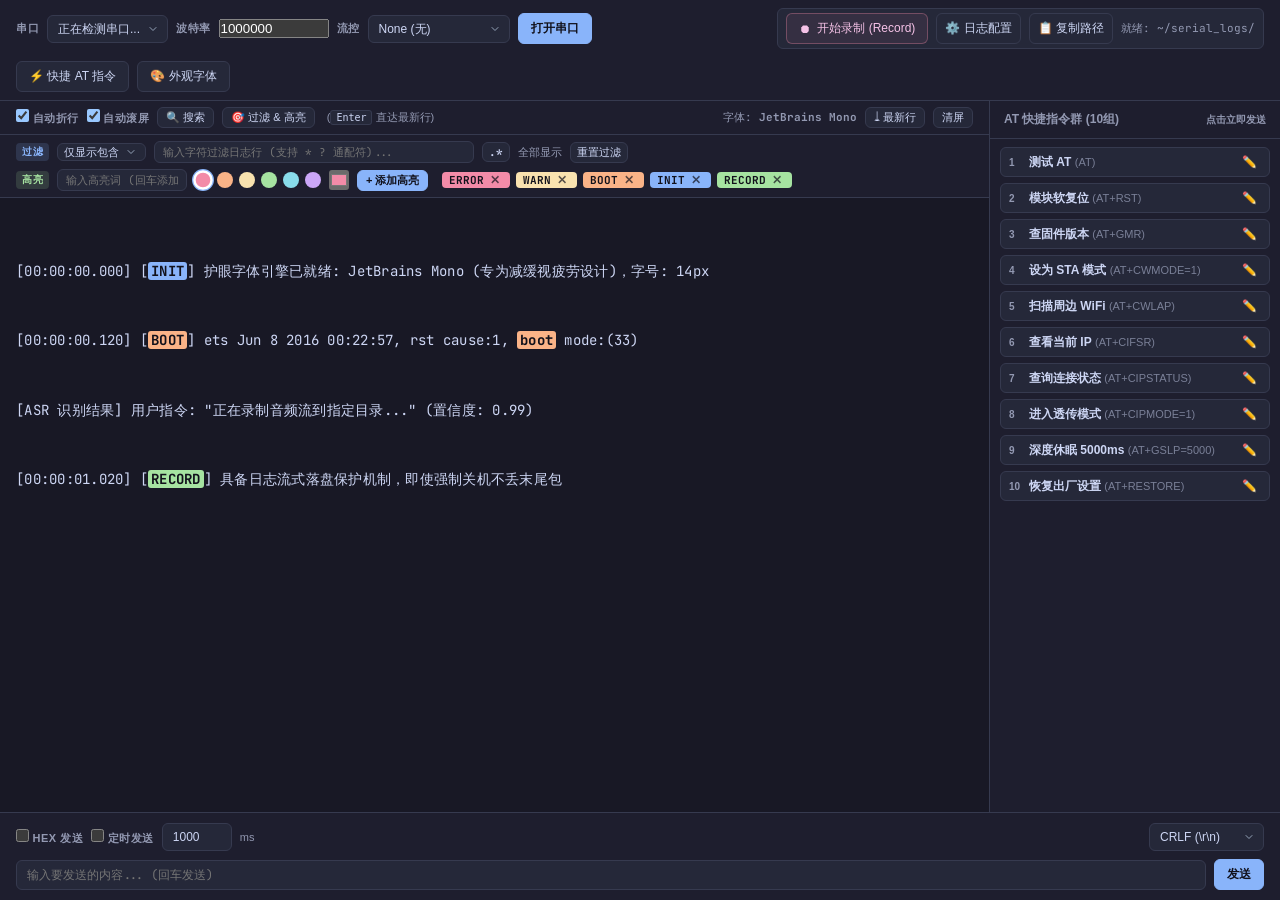
==== commit b53bcd5b: "feat: add copy log path button and bump version to v0.1.1-alpha" ====
--- a/src/index.html
+++ b/src/index.html
@@ -3,7 +3,7 @@
 <head>
     <meta charset="UTF-8">
     <meta name="viewport" content="width=device-width, initial-scale=1.0">
-    <title>ViliCom - 串口调试与日志工具 (v0.1.0-alpha)</title>
+    <title>ViliCom - 串口调试与日志工具 (v0.1.1-alpha)</title>
     <link rel="icon" type="image/png" href="icon.png">
 
     <!-- 引入开源等宽护眼字体 -->
@@ -56,7 +56,8 @@
         <div class="record-panel">
             <button class="btn btn-record" id="btn-record">⏺ <span id="rec-btn-text">开始录制 (Record)</span></button>
             <button class="btn" style="padding: 6px 8px;" onclick="openLogConfigModal()" title="配置日志保存目录与格式">⚙️ 日志配置</button>
-            <div style="font-size: 11px; font-family: monospace; color: var(--text-muted);" id="rec-info">就绪: ~/serial_logs/</div>
+            <button class="btn" id="btn-copy-log-path" style="padding: 6px 8px;" onclick="copyLogPath()" title="复制当前日志路径">📋 复制路径</button>
+            <div class="rec-info" id="rec-info">就绪: ~/serial_logs/</div>
         </div>
 
         <div class="flex-row">
--- a/src/css/app.css
+++ b/src/css/app.css
@@ -124,6 +124,12 @@
     opacity: 0.9;
 }
 
+.btn.copied {
+    border-color: var(--accent-success);
+    color: var(--accent-success);
+    background-color: rgba(166, 227, 161, 0.12);
+}
+
 /* Moserial 核心录制面板 + 配置入口 */
 .record-panel {
     background-color: var(--bg-card);
@@ -133,6 +139,32 @@
     display: flex;
     align-items: center;
     gap: 8px;
+    flex-wrap: wrap;
+    max-width: 100%;
+}
+
+.rec-info {
+    display: inline-flex;
+    align-items: center;
+    gap: 6px;
+    font-size: 11px;
+    font-family: var(--font-mono);
+    color: var(--text-muted);
+    min-width: 0;
+    max-width: 100%;
+}
+
+.rec-path {
+    overflow: hidden;
+    text-overflow: ellipsis;
+    white-space: nowrap;
+    max-width: 360px;
+}
+
+.rec-stats {
+    flex-shrink: 0;
+    white-space: nowrap;
+    color: var(--text-main);
 }
 
 .btn-record {
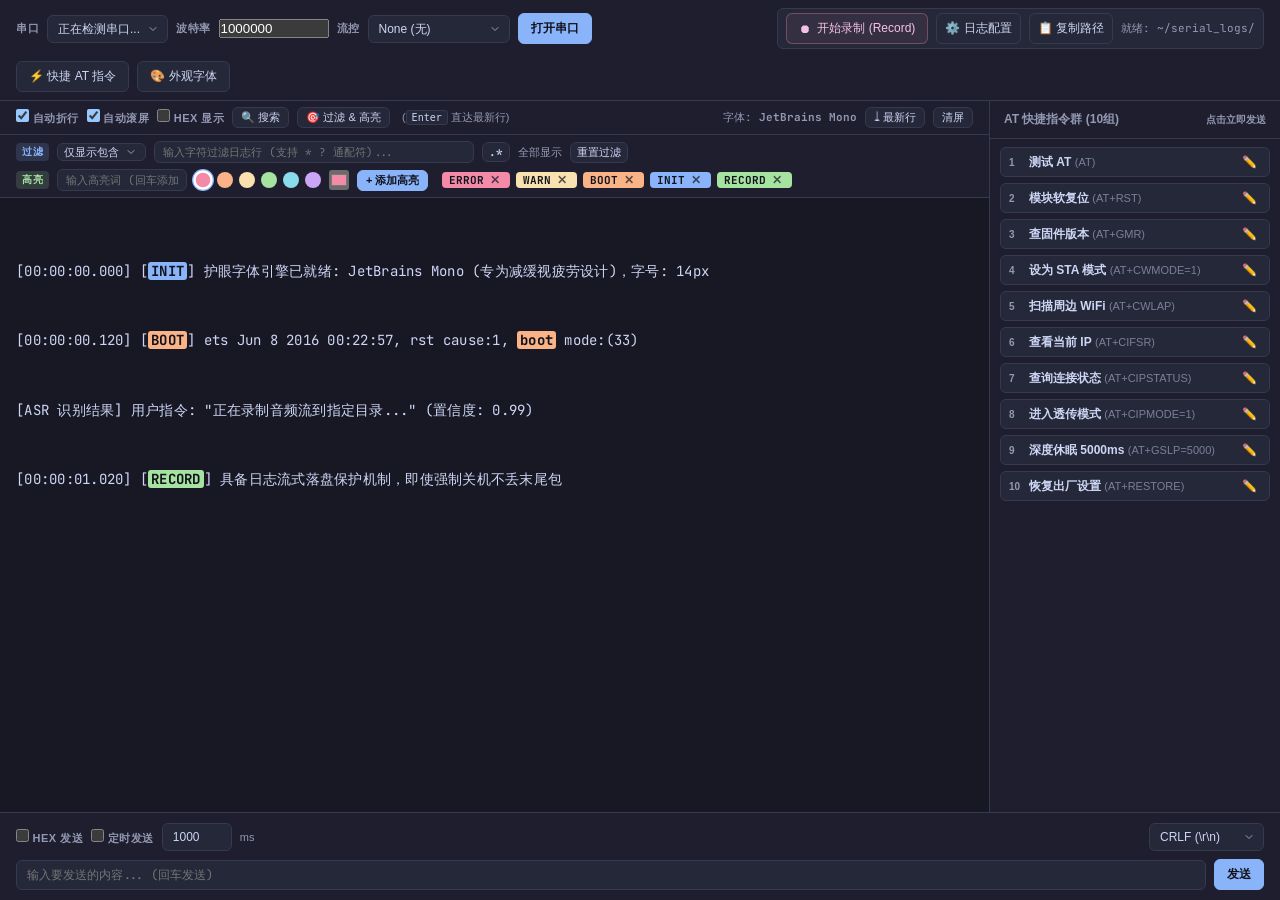
==== commit 9e25aed6: "feat: add terminal HEX display mode and release v0.1.2-alpha" ====
--- a/src/index.html
+++ b/src/index.html
@@ -3,7 +3,7 @@
 <head>
     <meta charset="UTF-8">
     <meta name="viewport" content="width=device-width, initial-scale=1.0">
-    <title>ViliCom - 串口调试与日志工具 (v0.1.1-alpha)</title>
+    <title>ViliCom - 串口调试与日志工具 (v0.1.2-alpha)</title>
     <link rel="icon" type="image/png" href="icon.png">
 
     <!-- 引入开源等宽护眼字体 -->
@@ -73,6 +73,7 @@
                 <div class="flex-row">
                     <label><input type="checkbox" id="autowrap" checked onchange="toggleWrap()"> 自动折行</label>
                     <label><input type="checkbox" id="autoscroll" checked> 自动滚屏</label>
+                    <label title="以十六进制 (HEX) 格式显示接收到的串口数据"><input type="checkbox" id="term-hex-mode" onchange="toggleTermHexMode()"> HEX 显示</label>
                     <button class="btn" style="padding: 2px 8px; font-size: 11px;" id="btn-toggle-search" onclick="toggleSearchBar()" title="打开/关闭搜索 (快捷键: Ctrl+F)">🔍 搜索</button>
                     <button class="btn" style="padding: 2px 8px; font-size: 11px;" id="btn-toggle-filter" onclick="toggleFilterPanel()" title="打开/关闭过滤与高亮面板">🎯 过滤 &amp; 高亮</button>
                     <span style="font-size: 11px; color: var(--text-muted); margin-left: 4px;">(<kbd style="background:var(--bg-card); border:1px solid var(--border); border-radius:3px; padding:1px 5px; font-size:10px; color:var(--text-main);">Enter</kbd> 直达最新行)</span>
